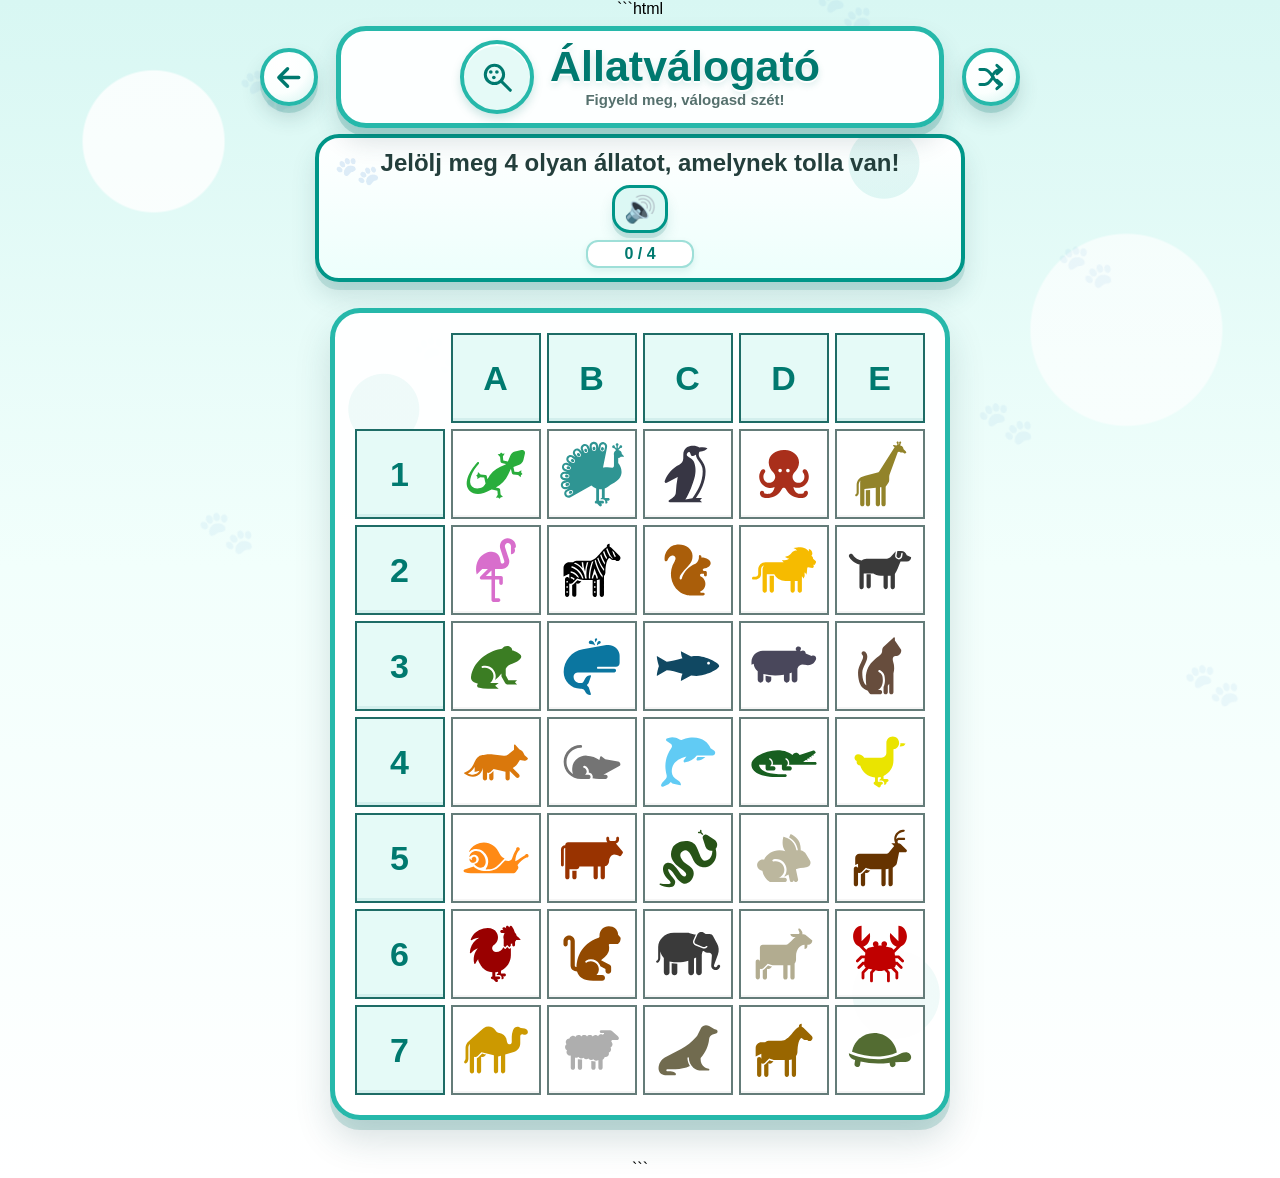
==== allatvalogato.html @ f2f91919 "Add files via upload" ====
```html
<!DOCTYPE html>
<html lang="hu">
<head>
  <meta charset="UTF-8">
  <meta name="viewport" content="width=device-width, initial-scale=1">

  <title>Állatválogató</title>

  <link rel="stylesheet" href="style.css">
  <link rel="stylesheet" href="theme.css">
  <link rel="stylesheet" href="icons.css">
</head>

<body class="game-page sorter-game">

<header class="game-topbar">

  <a
    class="topbar-button topbar-back"
    href="index.html"
    title="Vissza a játékokhoz"
    aria-label="Vissza a játékokhoz"
    data-icon="back"
  ></a>

  <div class="game-title-panel">

    <div
      class="game-title-mascot"
      data-icon="sorter"
      aria-hidden="true"
    ></div>

    <div class="game-title-text">
      <h1>Állatválogató</h1>
      <p>Figyeld meg, válogasd szét!</p>
    </div>

  </div>

  <button
    class="topbar-button topbar-shuffle"
    onclick="newBoard()"
    title="Új pálya"
    aria-label="Új pálya"
    data-icon="shuffle"
  ></button>

</header>

<div id="task"></div>

<p id="message"></p>

<div class="board-shell">
  <div id="board"></div>
</div>

<script src="icons.js"></script>
<script src="common.js"></script>
<script src="allatvalogato.js"></script>

</body>
</html>
```
---- style.css ----
/* -------------------- ALAP -------------------- */

body {
  margin: 0;
  font-family: Arial, sans-serif;
  background: linear-gradient(180deg, #e8f8ff, #ffffff);
  text-align: center;
}

/* -------------------- MENÜ -------------------- */

.container {
  max-width: 1000px;
  margin: auto;
  padding: 40px;
}

h1 {
  font-size: 50px;
  color: #2d5c2d;
  margin-bottom: 10px;
}

.subtitle {
  font-size: 22px;
  color: #555;
  margin-bottom: 30px;
}

/* -------------------- MENÜKÁRTYÁK -------------------- */

.menu {
  display: grid;
  grid-template-columns: repeat(auto-fit, minmax(220px, 1fr));
  gap: 20px;
}

.card {
  border: none;
  border-radius: 20px;
  padding: 25px;
  cursor: pointer;
  transition: 0.2s;
  box-shadow: 0 10px 25px rgba(0, 0, 0, 0.15);
  color: white;
}

.card:hover {
  transform: scale(1.05);
}

/* Színek */

.green {
  background: #4caf50;
}

.blue {
  background: #2196f3;
}

.orange {
  background: #ff9800;
}

.purple {
  background: #9c27b0;
}

.red {
  background: #f44336;
}

.yellow {
  background: #ffc107;
  color: #333;
}

.turquoise {
  background: #009688;
}
/* -------------------- TÁBLA -------------------- */

#board {
  display: grid;
  grid-template-columns: repeat(6, 90px);
  grid-auto-rows: 90px;
  gap: 6px;
  justify-content: center;
  margin: 20px auto;
}

.cell,
.header {
  width: 90px;
  height: 90px;
  display: flex;
  align-items: center;
  justify-content: center;
  border: 2px solid #333;
  background: white;
  box-sizing: border-box;
}

.header {
  font-size: 34px;
  font-weight: 900;
  color: #222;
  letter-spacing: 1px;
  user-select: none;
  font-family: "Arial Black", Arial, sans-serif;
}

.cell img {
  width: 68px;
  height: 68px;
  object-fit: contain;
  display: block;
}

/* -------------------- MEZŐ MOZGÁS -------------------- */

.cell {
  transition: 0.15s;
}

.cell:hover {
  transform: scale(1.08);
  cursor: pointer;
}

/* -------------------- VISSZAJELZÉS -------------------- */

.correct {
  background: #4caf50 !important;
  color: white;
}

.wrong {
  background: #f44336 !important;
  animation: shake 0.2s;
}

.cell.selected {
    outline: 5px solid #2563eb;
    outline-offset: -5px;

    background: #dbeafe;

    transform: scale(1.03);
}

.cell.selected img {
    transform: scale(1.05);
}

@keyframes shake {
  0% {
    transform: translateX(0);
  }

  25% {
    transform: translateX(-4px);
  }

  50% {
    transform: translateX(4px);
  }

  75% {
    transform: translateX(-4px);
  }

  100% {
    transform: translateX(0);
  }
}

/* -------------------- FELADATTERÜLET -------------------- */

#task {
  display: flex;
  align-items: center;
  justify-content: center;
  margin: 20px auto;
  font-size: 28px;
}

.task-card {
  width: 220px;
  min-height: 120px;
  margin: 0 auto;
  padding: 18px 20px;

  background: white;
  border: 3px solid var(--game-main, #4caf50);
  border-radius: 24px;

  box-shadow: 0 8px 18px rgba(0, 0, 0, 0.15);

  display: flex;
  align-items: center;
  justify-content: center;

  box-sizing: border-box;
  text-align: center;

  animation: taskPop 0.22s ease;
}

.task-label {
  margin-bottom: 10px;

  font-size: 18px;
  font-weight: bold;

  color: var(--game-dark, #2d5c2d);
}

.task-animal {
  width: 68px;
  height: 68px;
  object-fit: contain;
  filter: grayscale(100%) brightness(0.15);
}

.task-name {
  font-size: 34px;
  font-weight: bold;
  color: #222;
  letter-spacing: 1px;
}

@keyframes taskPop {
  0% {
    opacity: 0;
    transform: scale(0.92);
  }

  100% {
    opacity: 1;
    transform: scale(1);
  }
}

/* -------------------- KÓDOK -------------------- */

.code-row {
  display: flex;
  justify-content: center;
  flex-wrap: wrap;
  gap: 12px;
  width: 100%;
}

.code-chip {
  background: white;
  border: 3px solid #3b82f6;
  border-radius: 14px;
  padding: 8px 14px;
  font-size: 1.8rem;
  font-weight: 800;
  color: #1e3a8a;
  box-sizing: border-box;
}

/* -------------------- KÓDÖSVÉNY -------------------- */

.code-path-card {
  width: min(94vw, 850px);
  max-width: none;
  min-height: 110px;
  padding: 14px 18px;
}

.code-path-row {
  display: grid;
  grid-template-columns: repeat(var(--code-count, 8), minmax(0, 1fr));
  align-items: center;
  gap: 7px;
  width: 100%;
}

.path-chip {
  min-width: 0;
  padding: 8px 3px;
  font-size: clamp(1rem, 3vw, 1.65rem);
  text-align: center;
  white-space: nowrap;
  opacity: 0.65;

  transition:
    transform 0.2s ease,
    opacity 0.2s ease,
    background-color 0.2s ease,
    border-color 0.2s ease;
}

.path-chip.active-code {
  opacity: 1;
  border-color: #2563eb;
  background: #dbeafe;
  transform: scale(1.08);
}

.path-chip.completed-code {
  opacity: 1;
  border-color: #22c55e;
  background: #dcfce7;
  color: #166534;
}

/* -------------------- MODÁLIS ABLAK -------------------- */

.modal {
  display: none;
  position: fixed;
  inset: 0;
  background: rgba(0, 0, 0, 0.45);
  align-items: center;
  justify-content: center;
  z-index: 999;
}

.modal-box {
  width: 90%;
  max-width: 420px;
  padding: 30px;
  background: white;
  border-radius: 28px;
  box-shadow: 0 15px 40px rgba(0, 0, 0, 0.25);
  text-align: center;
  box-sizing: border-box;
}

.mode-btn {
  width: 100%;
  border: none;
  border-radius: 20px;
  padding: 20px;
  margin: 12px 0;
  font-size: 24px;
  font-weight: bold;
  cursor: pointer;
  color: white;
  display: flex;
  flex-direction: column;
  gap: 6px;
  box-sizing: border-box;
  transition: transform 0.15s, background-color 0.15s;
}

.mode-btn:hover {
  transform: scale(1.02);
}

.mode-btn span {
  font-size: 15px;
  font-weight: normal;
}

.mode-btn.mano {
  background: #4caf50;
}

.mode-btn.olvaso {
  background: #2196f3;
}

.mode-btn.kod-osveny {
  background: #f59e0b;
  color: white;
  border: 3px solid #d97706;
}

.mode-btn.kod-osveny:hover {
  background: #e58c08;
}

.close-btn {
  margin-top: 10px;
  background: transparent;
  border: none;
  color: #666;
  font-size: 16px;
  cursor: pointer;
}

/* -------------------- JUTALOMKÁRTYA -------------------- */

.reward-card {
  width: 220px;
  min-height: 170px;
  margin: 0 auto;
  padding: 18px 20px;
  background: white;
  border: 3px solid var(--game-main, #4caf50);
  border-radius: 24px;
  box-shadow: 0 8px 18px rgba(0, 0, 0, 0.15);
  display: flex;
  flex-direction: column;
  align-items: center;
  justify-content: center;
  gap: 8px;
  animation: taskPop 0.22s ease;
  box-sizing: border-box;
}

.reward-balloons {
  font-size: 26px;
  letter-spacing: 2px;
}

.reward-paw {
  font-size: 42px;
}

.reward-number {
  font-size: 46px;
  font-weight: bold;
  color: #2b2b2b;
  line-height: 1;
}

.reward-icons {
  font-size: 28px;
}

.continue-btn {
  width: 58px;
  height: 42px;

  border: 3px solid var(--game-dark, #2e7d32);
  border-radius: 18px;

  background: var(--game-main, #4caf50);
  color: white;

  font-size: 24px;
  cursor: pointer;

  box-shadow: 0 5px 12px rgba(0, 0, 0, 0.18);

  transition:
    transform 0.15s,
    background-color 0.15s;
}

.continue-btn:hover {
  transform: scale(1.08);
}

/* -------------------- KISEBB KÉPERNYŐK -------------------- */

@media (max-width: 700px) {
  .container {
    padding: 25px 15px;
  }

  h1 {
    font-size: 38px;
  }

  #board {
    grid-template-columns: repeat(6, 13vw);
    grid-auto-rows: 13vw;
    gap: 4px;
  }

  .cell,
  .header {
    width: 13vw;
    height: 13vw;
  }

  .cell img {
    width: 10vw;
    height: 10vw;
  }

  .code-path-card {
    width: 96vw;
    padding: 12px 8px;
  }

  .code-path-row {
    gap: 4px;
  }

  .path-chip {
    padding: 7px 2px;
    border-width: 2px;
    border-radius: 10px;
    font-size: clamp(0.85rem, 3.6vw, 1.25rem);
  }
}
/* -------------------- BEÁLLÍTÁSOK GOMB -------------------- */

.settings-button {
  position: fixed;
  top: 18px;
  right: 18px;

  width: 50px;
  height: 50px;

  display: flex;
  align-items: center;
  justify-content: center;

  background: white;
  border: 3px solid #4caf50;
  border-radius: 50%;

  text-decoration: none;
  font-size: 27px;

  box-shadow: 0 5px 14px rgba(0, 0, 0, 0.18);

  transition:
    transform 0.15s,
    background-color 0.15s;
}

.settings-button:hover {
  transform: scale(1.08);
  background: #f0fff1;
}

/* -------------------- BEÁLLÍTÁSOK OLDAL -------------------- */

.settings-container {
  width: min(90%, 650px);
  margin: 0 auto;
  padding: 40px 20px;
}

.settings-card {
  background: white;
  border: 3px solid #4caf50;
  border-radius: 26px;

  padding: 10px 25px;

  box-shadow: 0 10px 25px rgba(0, 0, 0, 0.15);
}

.setting-row {
  min-height: 90px;

  display: flex;
  align-items: center;
  justify-content: space-between;

  gap: 20px;

  border-bottom: 1px solid #ddd;
}

.setting-row:last-child {
  border-bottom: none;
}

.setting-text {
  display: flex;
  flex-direction: column;
  align-items: flex-start;

  text-align: left;
  gap: 6px;
}

.setting-text strong {
  font-size: 22px;
  color: #222;
}

.setting-text span {
  font-size: 15px;
  color: #666;
}

.setting-row select {
  padding: 10px 12px;

  border: 2px solid #4caf50;
  border-radius: 12px;

  background: white;
  color: #222;

  font-size: 16px;
  font-weight: bold;

  cursor: pointer;
}

.setting-disabled {
  opacity: 0.45;
}

.settings-message {
  min-height: 30px;
  margin-top: 20px;

  color: #2d7b32;
  font-size: 17px;
  font-weight: bold;
}

/* -------------------- KAPCSOLÓ -------------------- */

.switch {
  position: relative;

  width: 62px;
  height: 34px;

  flex: 0 0 auto;
}

.switch input {
  width: 0;
  height: 0;
  opacity: 0;
}

.slider {
  position: absolute;
  inset: 0;

  background: #bbb;
  border-radius: 34px;

  cursor: pointer;

  transition: 0.2s;
}

.slider::before {
  content: "";

  position: absolute;

  width: 26px;
  height: 26px;

  left: 4px;
  bottom: 4px;

  background: white;
  border-radius: 50%;

  transition: 0.2s;
}

.switch input:checked + .slider {
  background: #4caf50;
}

.switch input:checked + .slider::before {
  transform: translateX(28px);
}

/* -------------------- BEÁLLÍTÁSOK MOBILON -------------------- */

@media (max-width: 550px) {
  .settings-container {
    padding: 25px 12px;
  }

  .settings-card {
    padding: 8px 16px;
  }

  .setting-row {
    min-height: 105px;
  }

  .setting-text strong {
    font-size: 19px;
  }

  .setting-text span {
    font-size: 14px;
  }

  .setting-row select {
    max-width: 145px;
    font-size: 14px;
  }
}
/* -------------------- KÓDOLVASÓ -------------------- */

.coordinate-answer {
  width: min(94vw, 700px);
  margin: 10px auto 18px;
  padding: 16px 18px;

  background: white;
  border: 3px solid #ff9800;
  border-radius: 24px;

  box-shadow: 0 8px 18px rgba(0, 0, 0, 0.14);

  box-sizing: border-box;
}

.answer-row {
  display: flex;
  justify-content: center;
  align-items: center;
  gap: 10px;

  margin: 8px 0;
}

.answer-btn {
  width: 58px;
  height: 52px;

  border: 3px solid #777;
  border-radius: 14px;

  background: white;
  color: #222;

  font-family: "Arial Black", Arial, sans-serif;
  font-size: 25px;
  font-weight: 900;

  cursor: pointer;

  transition:
    transform 0.15s,
    background-color 0.15s,
    border-color 0.15s;
}

.answer-btn:hover {
  transform: scale(1.07);
}

.answer-btn.answer-selected {
  background: #dbeafe;
  border: 5px solid #2563eb;
  color: #1e3a8a;
  transform: scale(1.07);
}

.answer-btn.answer-correct {
  background: #4caf50;
  border-color: #2e7d32;
  color: white;
}

.answer-btn.answer-wrong {
  background: #f44336;
  border-color: #c62828;
  color: white;
  animation: shake 0.2s;
}

.selected-code {
  min-height: 46px;
  margin-top: 12px;

  color: #222;

  font-family: "Arial Black", Arial, sans-serif;
  font-size: 38px;
  font-weight: 900;
  letter-spacing: 4px;
}

.code-reader-animal {
  width: 78px;
  height: 78px;
}

/* -------------------- KÓDOLVASÓ MOBILON -------------------- */

@media (max-width: 550px) {
  .coordinate-answer {
    width: 96vw;
    padding: 12px 6px;
  }

  .answer-row {
    gap: 5px;
  }

  .answer-btn {
    width: 11.5vw;
    max-width: 52px;
    height: 48px;

    border-width: 2px;
    border-radius: 11px;

    font-size: 21px;
  }

  .answer-btn.answer-selected {
    border-width: 4px;
  }

  .selected-code {
    font-size: 32px;
  }
}
/* -------------------- KÖVESD A NYILAKAT -------------------- */

.arrow-task-card {
  width: min(94vw, 900px);
  max-width: none;
  min-height: 120px;

  padding: 16px 20px;

  border-color: var(--game-main);
  overflow: hidden;
}

.arrow-task-row {
  width: 100%;
  min-width: 0;

  display: flex;
  align-items: center;
  justify-content: center;

  gap: 14px;
}

.arrow-start-animal {
  width: 72px;
  height: 72px;

  object-fit: contain;

  flex: 0 0 72px;
}

.arrow-sequence {
  min-width: 0;
  flex: 1 1 auto;

  display: flex;
  align-items: center;
  justify-content: center;

  gap: 7px;
}

.arrow-symbol {
  min-width: 0;
  height: 50px;

  flex: 1 1 0;

  display: flex;
  align-items: center;
  justify-content: center;

  padding: 0 5px;

  background: var(--game-light);
  border: 3px solid var(--game-main);
  border-radius: 13px;

  color: var(--game-dark);

  font-family: "Arial Black", Arial, sans-serif;
  font-size: clamp(26px, 3vw, 35px);
  font-weight: 900;
  line-height: 1;

  box-sizing: border-box;
}

.arrow-question {
  width: 54px;
  height: 58px;

  flex: 0 0 54px;

  display: flex;
  align-items: center;
  justify-content: center;

  background: #fff3cd;
  border: 3px solid #ff9800;
  border-radius: 16px;

  color: #7a4c00;

  font-family: "Arial Black", Arial, sans-serif;
  font-size: 38px;
  font-weight: 900;
  line-height: 1;

  box-sizing: border-box;
}

/* Kiinduló állat jelölése a táblán */
.cell.start-position {
    background: #f8eafa;

    outline: 6px solid var(--game-main);
    outline-offset: -6px;

    transform: scale(1.05);

    animation: startPulse 1.2s infinite;
}

.cell.start-position img {
    transform: scale(1.08);
}

@keyframes startPulse {

    0% {
        transform: scale(1.03);

        box-shadow:
            0 0 0 0 rgba(156,39,176,.85),
            inset 0 0 0 0 rgba(255,255,255,0);
    }

    50% {
        transform: scale(1.12);

        box-shadow:
            0 0 0 14px rgba(156,39,176,0),
            0 0 28px rgba(156,39,176,.9),
            inset 0 0 0 4px rgba(255,255,255,.8);
    }

    100% {
        transform: scale(1.03);

        box-shadow:
            0 0 0 0 rgba(156,39,176,0),
            inset 0 0 0 0 rgba(255,255,255,0);
    }
}

/* -------------------- KÖVESD A NYILAKAT – MOBIL -------------------- */

@media (max-width: 700px) {
  .arrow-task-card {
    width: 96vw;
    min-height: 100px;

    padding: 12px 8px;
  }

  .arrow-task-row {
    gap: 6px;
  }

  .arrow-start-animal {
    width: 12vw;
    height: 12vw;

    max-width: 58px;
    max-height: 58px;

    flex-basis: 12vw;
  }

  .arrow-sequence {
    gap: 4px;
  }

  .arrow-symbol {
    height: 10vw;
    max-height: 43px;

    padding: 0 2px;

    border-width: 2px;
    border-radius: 9px;

    font-size: clamp(19px, 5.5vw, 29px);
  }

  .arrow-question {
    width: 11vw;
    height: 12vw;

    max-width: 48px;
    max-height: 52px;

    flex-basis: 11vw;

    border-width: 2px;
    border-radius: 12px;

    font-size: clamp(27px, 7vw, 35px);
  }

  .cell.start-position {
    outline-width: 4px;
    outline-offset: -4px;
  }
}

/* Nagyon keskeny képernyő */

@media (max-width: 390px) {
  .arrow-task-card {
    padding: 10px 5px;
  }

  .arrow-task-row {
    gap: 4px;
  }

  .arrow-sequence {
    gap: 3px;
  }

  .arrow-symbol {
    padding: 0 1px;
    border-radius: 7px;

    font-size: clamp(17px, 5.2vw, 23px);
  }
}
/* -------------------- IGAZ VAGY HAMIS -------------------- */

.truth-task-card {
  width: min(94vw, 650px);
  max-width: none;
  min-height: 155px;

  padding: 18px 24px;

  position: relative;
  overflow: hidden;
  isolation: isolate;

  flex-direction: column;
  gap: 12px;

  background:
    radial-gradient(
      circle at 88% 22%,
      color-mix(in srgb, var(--game-main) 12%, transparent)
      0 34px,
      transparent 35px
    ),
    linear-gradient(
      180deg,
      #ffffff 0%,
      var(--game-light) 100%
    );

  border: 4px solid var(--game-main);
  border-radius: 26px;

  box-shadow:
    0 8px 0
      color-mix(in srgb, var(--game-dark) 18%, transparent),
    0 14px 24px rgba(31, 80, 85, 0.13);
}
.truth-task-card::before {
  content: "🐾";

  position: absolute;
  left: 22px;
  top: 25px;

  color: var(--game-dark);
  font-size: 24px;

  opacity: 0.12;
  transform: rotate(-17deg);

  pointer-events: none;
  z-index: -1;
}

.truth-task-card > * {
  position: relative;
  z-index: 1;
}

.visual-statement {
  width: 100%;
  min-height: 88px;

  display: flex;
  align-items: center;
  justify-content: center;

  gap: 20px;

  box-sizing: border-box;
}

.statement-animal {
  width: 78px;
  height: 78px;

  object-fit: contain;
}

.statement-symbol {
  min-width: 72px;
  height: 62px;

  display: flex;
  align-items: center;
  justify-content: center;

  border: 3px solid #f44336;
  border-radius: 16px;

  background: #ffebee;
  color: #b71c1c;

  font-family: "Arial Black", Arial, sans-serif;
  font-size: 42px;
  font-weight: 900;

  box-sizing: border-box;
}

.statement-text {
  max-width: 520px;

  color: #263b3c;

  font-size: 23px;
  font-weight: 800;
  line-height: 1.3;

  text-align: center;
}

.between-statement {
  gap: 10px;
}

.between-line {
  color: #f44336;

  font-size: 40px;
  font-weight: 900;
}

.statement-middle-animal {
  padding: 4px;

  background: #fff3cd;
  border: 4px solid #ff9800;
  border-radius: 16px;

  box-sizing: border-box;
}

/* -------------------- VÁLASZTERÜLET -------------------- */

.truth-controls {
  width: min(94vw, 620px);
  margin: 14px auto 18px;
}

.speak-button {
  width: 64px;
  height: 56px;

  margin-bottom: 13px;

  border: 3px solid #2196f3;
  border-radius: 18px;

  background: white;

  font-size: 30px;

  cursor: pointer;

  box-shadow: 0 5px 12px rgba(0, 0, 0, 0.16);

  transition:
    transform 0.15s,
    background-color 0.15s;
}

.speak-button:hover {
  transform: scale(1.08);
  background: #e3f2fd;
}

.speak-button:disabled {
  opacity: 0.4;
  cursor: default;
}

.truth-answer-row {
  display: flex;
  align-items: center;
  justify-content: center;

  gap: 20px;
}

.truth-button {
  width: 210px;
  min-height: 75px;

  border: 4px solid;
  border-radius: 22px;

  background: white;

  display: flex;
  align-items: center;
  justify-content: center;

  gap: 10px;

  font-family: "Arial Black", Arial, sans-serif;
  font-size: 25px;
  font-weight: 900;

  cursor: pointer;

  box-shadow: 0 7px 16px rgba(0, 0, 0, 0.14);

  transition:
    transform 0.15s,
    background-color 0.15s,
    border-color 0.15s;
}

.truth-button:hover {
  transform: scale(1.05);
}

.true-button {
  border-color: #4caf50;
  color: #2e7d32;
}

.false-button {
  border-color: #f44336;
  color: #c62828;
}

.truth-icon {
  font-size: 31px;
}

.truth-button.truth-correct {
  background: #4caf50;
  border-color: #2e7d32;
  color: white;

  transform: scale(1.05);
}

.truth-button.truth-wrong {
  background: #f44336;
  border-color: #c62828;
  color: white;

  animation: shake 0.2s;
}

/* -------------------- IGAZ-HAMIS MOBILON -------------------- */

@media (max-width: 600px) {
  .truth-task-card {
  width: 96vw;
  min-height: 135px;

  padding: 14px 10px;

  border-width: 3px;
  border-radius: 22px;
}

.truth-task-card::before {
  left: 12px;
  top: 18px;

  font-size: 19px;
}

  .visual-statement {
    gap: 10px;
  }

  .statement-animal {
    width: 16vw;
    height: 16vw;

    max-width: 68px;
    max-height: 68px;
  }

  .statement-symbol {
    min-width: 15vw;
    width: 15vw;
    height: 13vw;

    max-width: 65px;
    max-height: 56px;

    border-width: 2px;
    border-radius: 12px;

    font-size: clamp(29px, 9vw, 39px);
  }

  .statement-text {
    font-size: 18px;
  }

  .between-statement {
    gap: 4px;
  }

  .between-line {
    font-size: 25px;
  }

  .truth-answer-row {
    gap: 9px;
  }

  .truth-button {
    width: 43vw;
    max-width: 195px;
    min-height: 68px;

    border-width: 3px;
    border-radius: 18px;

    gap: 5px;

    font-size: 20px;
  }

  .truth-icon {
    font-size: 25px;
  }
}
/* -------------------- ÁLLATHANGOK -------------------- */

.animal-sound-task-card {
  width: min(94vw, 480px);
  max-width: none;
  min-height: 145px;

  padding: 18px 22px;

  flex-direction: column;
  gap: 14px;

  border-color: #ffc107;
}

.animal-sound-question {
  color: #333;

  font-size: 25px;
  font-weight: bold;
  line-height: 1.2;
}

.animal-sound-button {
  width: 82px;
  height: 72px;

  display: flex;
  align-items: center;
  justify-content: center;

  border: none;
  border-radius: 50%;

  background: #fff3bf;

  font-size: 45px;
  line-height: 1;

  cursor: pointer;

  box-shadow: 0 6px 14px rgba(0, 0, 0, 0.16);

  transition:
    transform 0.15s,
    background-color 0.15s;
}

.animal-sound-button:hover {
  transform: scale(1.08);
  background: #ffe98a;
}

.animal-sound-button:active {
  transform: scale(0.96);
}

/* -------------------- ÁLLATHANGOK MOBILON -------------------- */

@media (max-width: 550px) {
  .animal-sound-task-card {
    width: 92vw;
    min-height: 130px;
    padding: 15px;
  }

  .animal-sound-question {
    font-size: 20px;
  }

  .animal-sound-button {
    width: 72px;
    height: 64px;
    font-size: 39px;
  }
}
/* -------------------- ÁLLATVÁLOGATÓ -------------------- */

.sorter-task-card {
    width: min(94vw, 650px);
    max-width: none;
    min-height: 155px;

    padding: 18px 24px;

    flex-direction: column;
    gap: 12px;

    border-color: var(--game-main);
}

.sorter-task-text {
    color: #222;

    font-size: 27px;
    font-weight: bold;
    line-height: 1.25;
}

.sorter-speak-button {
    width: 66px;
    height: 58px;

    display: flex;
    align-items: center;
    justify-content: center;

    border: 3px solid var(--game-main);
    border-radius: 18px;

    background: var(--game-light);
    color: var(--game-dark);

    font-size: 31px;

    cursor: pointer;

    box-shadow: 0 5px 12px rgba(0,0,0,.15);

    transition:
        transform .15s,
        background-color .15s;
}

.sorter-speak-button:hover {
    transform: scale(1.08);
    background: var(--game-soft);
}

.sorter-speak-button:active {
  transform: scale(0.96);
}

.selection-counter {
  min-width: 80px;

  padding: 5px 12px;

  border-radius: 12px;

  background: #f5f5f5;
  color: #555;

  font-size: 18px;
  font-weight: bold;
}

/* Elfogadott, helyes kijelölés */

.cell.sorter-confirmed {
  outline: 5px solid #22c55e;
  outline-offset: -5px;

  background: #dcfce7;

  transform: scale(1.03);
}

.cell.sorter-confirmed img {
  transform: scale(1.05);
}

/* -------------------- ÁLLATVÁLOGATÓ MOBILON -------------------- */

@media (max-width: 550px) {
  .sorter-task-card {
    width: 96vw;
    min-height: 140px;

    padding: 15px 10px;
  }

  .sorter-task-text {
    font-size: 21px;
  }

  .sorter-speak-button {
    width: 58px;
    height: 52px;

    border-width: 2px;
    border-radius: 15px;

    font-size: 27px;
  }

  .selection-counter {
    font-size: 16px;
  }

  .cell.sorter-confirmed {
    outline-width: 4px;
    outline-offset: -4px;
  }
}
/* =========================================================
   ÚJ, JÁTÉKOS NYITÓOLDAL
   Csak a home-page osztállyal rendelkező index.html-re hat.
   ========================================================= */

body.home-page {
  min-height: 100vh;
  position: relative;
  overflow-x: hidden;

  background:
    /* Nap */
    radial-gradient(
      circle at 91% 8%,
      rgba(255, 223, 105, 0.82) 0 54px,
      rgba(255, 235, 145, 0.35) 55px 76px,
      transparent 77px
    ),

    /* Bal oldali felhő */
    radial-gradient(
      ellipse at 12% 14%,
      rgba(255, 255, 255, 0.9) 0 58px,
      transparent 60px
    ),

    /* Középső kisebb felhő */
    radial-gradient(
      ellipse at 48% 9%,
      rgba(255, 255, 255, 0.68) 0 42px,
      transparent 44px
    ),

    /* Jobb oldali felhő */
    radial-gradient(
      ellipse at 76% 22%,
      rgba(255, 255, 255, 0.72) 0 70px,
      transparent 72px
    ),

    /* Ég és táj alapszíne */
    linear-gradient(
      180deg,
      #ccefff 0%,
      #eafaff 43%,
      #f4ffdf 100%
    );
}

/* Halvány mancsnyomos háttér */
body.home-page::before {
  content:
    "🐾     🐾        🐾      🐾\A"
    "     🐾     🐾        🐾\A"
    "🐾        🐾     🐾       🐾\A"
    "    🐾        🐾      🐾\A"
    "🐾     🐾         🐾       🐾";

  position: fixed;
  inset: -40px;
  whitbody.home-page::after {e-space: pre-wrap;
  word-spacing: 45px;
  line-height: 2.6;

  color: rgba(75, 125, 75, 0.08);

  font-size: 44px;
  letter-spacing: 35px;

  transform: rotate(-9deg) scale(1.08);

  pointer-events: none;
  user-select: none;
  z-index: 0;
}

/* Alsó, füves rész */

body.home-page::after {
  content: "";

  position: fixed;
  left: 0;
  right: 0;
  bottom: 0;

  height: 190px;

  background:
    /* Előtér füves dombjai */
    radial-gradient(
      ellipse at 5% 115%,
      #78c655 0 43%,
      transparent 44%
    ),
    radial-gradient(
      ellipse at 30% 115%,
      #8bd064 0 47%,
      transparent 48%
    ),
    radial-gradient(
      ellipse at 62% 115%,
      #75c052 0 45%,
      transparent 46%
    ),
    radial-gradient(
      ellipse at 92% 115%,
      #8ed16a 0 48%,
      transparent 49%
    ),

    /* Hátsó, halványabb dombok */
    radial-gradient(
      ellipse at 15% 105%,
      #b8dfa0 0 61%,
      transparent 62%
    ),
    radial-gradient(
      ellipse at 52% 110%,
      #acd991 0 65%,
      transparent 66%
    ),
    radial-gradient(
      ellipse at 88% 105%,
      #bee4a7 0 59%,
      transparent 60%
    );

  pointer-events: none;
  z-index: 0;
}
.home-page .container::before {
  content: "";

  position: fixed;
  left: 0;
  right: 0;
  bottom: 105px;

  height: 210px;

  background:
    linear-gradient(
      135deg,
      transparent 0 44%,
      rgba(117, 153, 161, 0.14) 45% 55%,
      transparent 56%
    )
    7% 100% / 260px 175px no-repeat,

    linear-gradient(
      135deg,
      transparent 0 44%,
      rgba(105, 144, 154, 0.12) 45% 55%,
      transparent 56%
    )
    44% 100% / 330px 205px no-repeat,

    linear-gradient(
      135deg,
      transparent 0 44%,
      rgba(122, 158, 165, 0.13) 45% 55%,
      transparent 56%
    )
    84% 100% / 285px 185px no-repeat;

  pointer-events: none;
  z-index: -1;
}
/* Nyitóoldal központi tartalma */

.home-page .container {
  position: relative;
  z-index: 1;

  max-width: 1050px;
  min-height: 100vh;

  padding: 30px 38px 85px;

  box-sizing: border-box;
}
}

/* -------------------- FEJLÉC -------------------- */

.home-heading {
  width: min(96%, 760px);
  margin: 0 auto 30px;
  padding: 18px 28px;

  display: flex;
  align-items: center;
  justify-content: center;
  gap: 24px;

  position: relative;

  background: rgba(255, 255, 255, 0.82);

  border: 4px solid rgba(255, 255, 255, 0.95);
  border-radius: 38px;

  box-shadow:
    0 9px 0 rgba(73, 124, 73, 0.17),
    0 18px 32px rgba(53, 96, 108, 0.18);

  box-sizing: border-box;

  animation: homeHeadingArrive 0.6s ease both;
}

.home-heading::before,
.home-heading::after {
  content: "";

  position: absolute;
  bottom: -13px;

  width: 28px;
  height: 28px;

  background: rgba(255, 255, 255, 0.82);

  transform: rotate(45deg);

  z-index: -1;
}

.home-heading::before {
  left: 70px;
}

.home-heading::after {
  right: 70px;
}

.heading-text {
  min-width: 0;
}

.home-page h1 {
  margin: 0;

  color: #2d713a;

  font-family: "Arial Black", Arial, sans-serif;
  font-size: clamp(38px, 7vw, 58px);
  font-weight: 900;

  letter-spacing: 1px;
  line-height: 1.05;

  text-shadow:
    0 3px 0 rgba(255, 255, 255, 0.9),
    0 5px 8px rgba(45, 92, 45, 0.15);
}

.home-page .subtitle {
  margin: 9px 0 0;

  color: #526554;

  font-size: clamp(17px, 3vw, 23px);
  font-weight: bold;
}

.heading-paws {
  margin-bottom: 5px;

  color: #4caf50;

  font-size: 22px;
  letter-spacing: 8px;

  animation: pawBounce 2.4s ease-in-out infinite;
}

.heading-animal {
  flex: 0 0 auto;

  font-size: clamp(48px, 8vw, 72px);

  filter: drop-shadow(0 6px 4px rgba(0, 0, 0, 0.14));

  transform-origin: bottom center;
}

.heading-animal-left {
  animation: animalWaveLeft 3.2s ease-in-out infinite;
}

.heading-animal-right {
  animation: animalWaveRight 3.2s ease-in-out infinite;
}

/* -------------------- MENÜRÁCS -------------------- */

.home-page .menu {
  width: 100%;

  display: grid;
  grid-template-columns: repeat(3, minmax(0, 1fr));

  gap: 25px;
  align-items: stretch;
}

/* Az utolsó kártya háromoszlopos nézetben középre kerül */

.home-page .menu .card:last-child:nth-child(3n + 1) {
  grid-column: 2;
}

/* -------------------- JÁTÉKKÁRTYÁK -------------------- */

.home-page .card {
  min-height: 205px;
  padding: 22px 18px 18px;

  position: relative;
  overflow: hidden;

  display: flex;
  flex-direction: column;
  align-items: center;
  justify-content: center;

  border: 5px solid rgba(255, 255, 255, 0.88);
  border-radius: 34px;

  color: white;

  box-shadow:
    0 10px 0 rgba(42, 72, 83, 0.18),
    0 18px 28px rgba(42, 72, 83, 0.2);

  transform-origin: center;

  transition:
    transform 0.2s ease,
    box-shadow 0.2s ease,
    filter 0.2s ease;

  animation: cardJumpIn 0.55s ease both;

  -webkit-tap-highlight-color: transparent;
}

/* Finom fény a kártyák tetején */

.home-page .card::before {
  content: "";

  position: absolute;
  top: 0;
  left: 8%;
  right: 8%;

  height: 43%;

  border-radius: 28px 28px 48% 48%;

  background: linear-gradient(
    180deg,
    rgba(255, 255, 255, 0.35),
    rgba(255, 255, 255, 0)
  );

  pointer-events: none;
}

/* Halvány buborék a kártyák sarkában */

.home-page .card::after {
  content: "";

  position: absolute;
  right: -24px;
  bottom: -24px;

  width: 92px;
  height: 92px;

  border-radius: 50%;

  background: rgba(255, 255, 255, 0.14);

  pointer-events: none;
}

.home-page .card:hover {
  transform: translateY(-8px) rotate(-1.3deg) scale(1.035);

  box-shadow:
    0 14px 0 rgba(42, 72, 83, 0.15),
    0 25px 38px rgba(42, 72, 83, 0.25);

  filter: saturate(1.08);
}

.home-page .card:nth-child(even):hover {
  transform: translateY(-8px) rotate(1.3deg) scale(1.035);
}

.home-page .card:active {
  transform: translateY(4px) scale(0.97);

  box-shadow:
    0 4px 0 rgba(42, 72, 83, 0.17),
    0 8px 12px rgba(42, 72, 83, 0.17);
}

/* -------------------- KÁRTYA IKON -------------------- */

.home-page .emoji {
  width: 96px;
  height: 88px;
  margin: 0 auto 12px;

  position: relative;
  z-index: 1;

  display: flex;
  align-items: center;
  justify-content: center;

  background: rgba(255, 255, 255, 0.82);

  border: 4px solid rgba(255, 255, 255, 0.94);
  border-radius: 50%;

  font-size: 43px;
  letter-spacing: -7px;
  line-height: 1;

  box-shadow:
    inset 0 3px 0 rgba(255, 255, 255, 0.95),
    0 7px 13px rgba(54, 82, 94, 0.18);

  transition: transform 0.2s ease;
}

.home-page .card:hover .emoji {
  transform: rotate(-6deg) scale(1.1);
}

.home-page .card:nth-child(even):hover .emoji {
  transform: rotate(6deg) scale(1.1);
}

/* -------------------- KÁRTYASZÖVEG -------------------- */

.home-page .card .title {
  position: relative;
  z-index: 1;

  font-family: "Arial Black", Arial, sans-serif;
  font-size: 25px;
  font-weight: 900;
  line-height: 1.06;

  text-shadow:
    0 2px 0 rgba(0, 0, 0, 0.12),
    0 3px 6px rgba(0, 0, 0, 0.12);
}

.home-page .card-hint {
  min-height: 20px;
  margin-top: 10px;

  position: relative;
  z-index: 1;

  font-size: 14px;
  font-weight: bold;

  opacity: 0.92;
}

/* Kártya felső dísze */

.home-page .card-decoration {
  position: absolute;
  top: 11px;
  right: 14px;

  z-index: 2;

  font-size: 26px;

  transform: rotate(10deg);

  filter: drop-shadow(0 3px 2px rgba(0, 0, 0, 0.12));

  transition: transform 0.2s ease;
}

.home-page .card:hover .card-decoration {
  transform: rotate(-10deg) scale(1.25);
}

/* -------------------- KÁRTYÁK EGYEDI SZÍNEI -------------------- */

.home-page .green {
  background: linear-gradient(145deg, #62c768, #3da946);
}

.home-page .blue {
  background: linear-gradient(145deg, #42afff, #1688db);
}

.home-page .orange {
  background: linear-gradient(145deg, #ffb13b, #f18b00);
}

.home-page .purple {
  background: linear-gradient(145deg, #bb50cc, #8c239e);
}

.home-page .red {
  background: linear-gradient(145deg, #ff6257, #df3930);
}

.home-page .yellow {
  background: linear-gradient(145deg, #ffd84d, #f2b900);
  color: #513b00;
}

.home-page .yellow .title {
  text-shadow:
    0 2px 0 rgba(255, 255, 255, 0.38),
    0 3px 6px rgba(90, 65, 0, 0.12);
}

.home-page .turquoise {
  background: linear-gradient(145deg, #25bcae, #008f83);
}

/* -------------------- BEÁLLÍTÁSOK GOMB -------------------- */

.home-page .settings-button {
  z-index: 20;

  width: 55px;
  height: 55px;

  border: 4px solid white;

  background: #fffdf5;

  box-shadow:
    0 7px 0 rgba(72, 105, 72, 0.17),
    0 12px 20px rgba(0, 0, 0, 0.17);
}

.home-page .settings-button:hover {
  transform: rotate(15deg) scale(1.1);
}

/* -------------------- KÁRTYÁK BELÉPŐ ANIMÁCIÓJA -------------------- */

.home-page .card:nth-child(1) {
  animation-delay: 0.08s;
}

.home-page .card:nth-child(2) {
  animation-delay: 0.15s;
}

.home-page .card:nth-child(3) {
  animation-delay: 0.22s;
}

.home-page .card:nth-child(4) {
  animation-delay: 0.29s;
}

.home-page .card:nth-child(5) {
  animation-delay: 0.36s;
}

.home-page .card:nth-child(6) {
  animation-delay: 0.43s;
}

.home-page .card:nth-child(7) {
  animation-delay: 0.5s;
}

/* -------------------- ANIMÁCIÓK -------------------- */

@keyframes homeHeadingArrive {
  0% {
    opacity: 0;
    transform: translateY(-18px) scale(0.95);
  }

  70% {
    transform: translateY(4px) scale(1.015);
  }

  100% {
    opacity: 1;
    transform: translateY(0) scale(1);
  }
}

@keyframes cardJumpIn {
  0% {
    opacity: 0;
    transform: translateY(28px) scale(0.88);
  }

  70% {
    transform: translateY(-5px) scale(1.025);
  }

  100% {
    opacity: 1;
    transform: translateY(0) scale(1);
  }
}

@keyframes pawBounce {
  0%,
  100% {
    transform: translateY(0);
  }

  50% {
    transform: translateY(-4px);
  }
}

@keyframes animalWaveLeft {
  0%,
  100% {
    transform: rotate(-4deg);
  }

  50% {
    transform: rotate(5deg) translateY(-3px);
  }
}

@keyframes animalWaveRight {
  0%,
  100% {
    transform: rotate(4deg);
  }

  50% {
    transform: rotate(-5deg) translateY(-3px);
  }
}

/* -------------------- KÖZEPES KÉPERNYŐ -------------------- */

@media (max-width: 850px) {
  .home-page .menu {
    grid-template-columns: repeat(2, minmax(0, 1fr));
  }

  .home-page .menu .card:last-child:nth-child(3n + 1) {
    grid-column: auto;
  }

  .home-page .menu .card:last-child:nth-child(odd) {
    grid-column: 1 / -1;
    width: calc(50% - 13px);
    justify-self: center;
  }
}

/* -------------------- NYITÓOLDAL MOBILNÉZET -------------------- */

@media (max-width: 550px) {
  .home-page .container {
    padding: 20px 13px 75px;
  }

  .home-heading {
    width: calc(100% - 8px);
    padding: 15px 8px;
    margin-bottom: 22px;
    gap: 8px;
    border-width: 3px;
    border-radius: 27px;
  }

  .home-page h1 {
    font-size: 35px;
  }

  .home-page .subtitle {
    font-size: 16px;
  }

  .heading-paws {
    font-size: 16px;
    letter-spacing: 3px;
  }

  .heading-animal {
    font-size: 42px;
  }

  .home-page .menu {
    grid-template-columns: repeat(2, minmax(0, 1fr));
    gap: 13px;
  }

  .home-page .menu .card:last-child:nth-child(odd) {
    width: calc(50% - 7px);
  }

  .home-page .card {
    min-height: 175px;
    padding: 17px 7px 13px;
    border-width: 4px;
    border-radius: 25px;
    box-shadow:
      0 7px 0 rgba(42, 72, 83, 0.17),
      0 12px 19px rgba(42, 72, 83, 0.18);
  }

  .home-page .emoji {
    width: 76px;
    height: 70px;
    margin-bottom: 10px;
    border-width: 3px;
    font-size: 34px;
  }

  .home-page .card .title {
    font-size: 19px;
  }

  .home-page .card-hint {
    display: none;
  }

  .home-page .card-decoration {
    top: 8px;
    right: 9px;
    font-size: 21px;
  }

  .home-page .settings-button {
    top: 10px;
    right: 10px;
    width: 45px;
    height: 45px;
    border-width: 3px;
    font-size: 23px;
  }
}

/* -------------------- NAGYON KESKENY NYITÓOLDAL -------------------- */

@media (max-width: 370px) {
  .heading-animal {
    display: none;
  }

  .home-page .menu {
    grid-template-columns: 1fr;
  }

  .home-page .menu .card:last-child:nth-child(odd) {
    width: 100%;
    grid-column: auto;
  }

  .home-page .card {
    min-height: 155px;
  }

  .home-page .card-hint {
    display: block;
  }
}

/* Mozgáscsökkentési beállítás tiszteletben tartása */

@media (prefers-reduced-motion: reduce) {
  .home-page .card,
  .home-heading,
  .heading-paws,
  .heading-animal {
    animation: none;
  }

  .home-page .card,
  .home-page .emoji,
  .home-page .card-decoration {
    transition: none;
  }
}

/* =========================================================
   JÁTÉKOS MÓDVÁLASZTÓ ABLAKOK
   Csak a nyitóoldalon jelennek meg.
   ========================================================= */

.home-page .modal {
  padding: 18px;

  background: rgba(39, 65, 75, 0.48);

  backdrop-filter: blur(7px);
  -webkit-backdrop-filter: blur(7px);

  box-sizing: border-box;
}

/* -------------------- ALAP MODÁLIS DOBOZ -------------------- */

.home-page .adventure-modal {
  --modal-main: #4caf50;
  --modal-dark: #2e7d32;
  --modal-light: #e8f7e9;

  width: min(94vw, 470px);
  max-width: 470px;

  position: relative;

  padding: 68px 27px 25px;

  border: 6px solid rgba(255, 255, 255, 0.95);
  border-radius: 40px;

  background:
    radial-gradient(
      circle at 12% 15%,
      rgba(255, 255, 255, 0.9) 0 18px,
      transparent 19px
    ),
    radial-gradient(
      circle at 88% 78%,
      rgba(255, 255, 255, 0.7) 0 26px,
      transparent 27px
    ),
    linear-gradient(
      180deg,
      #ffffff 0%,
      var(--modal-light) 100%
    );

  box-shadow:
    0 13px 0 rgba(32, 65, 72, 0.23),
    0 26px 55px rgba(18, 44, 52, 0.4);

  animation: adventureModalOpen 0.32s ease both;

  box-sizing: border-box;
}

/* Színes felső ív */

.home-page .adventure-modal::before {
  content: "";

  position: absolute;
  top: 0;
  left: 0;
  right: 0;

  height: 76px;

  border-radius: 33px 33px 48% 48%;

  background:
    linear-gradient(
      145deg,
      color-mix(in srgb, var(--modal-main) 76%, white),
      var(--modal-dark)
    );

  box-shadow:
    inset 0 -5px 0 rgba(255, 255, 255, 0.18);

  z-index: 0;
}

/* Alsó kis beszédbuborék-csúcs */

.home-page .adventure-modal::after {
  content: "";

  position: absolute;
  left: 50%;
  bottom: -12px;

  width: 30px;
  height: 30px;

  background: var(--modal-light);

  border-right: 5px solid rgba(255, 255, 255, 0.95);
  border-bottom: 5px solid rgba(255, 255, 255, 0.95);

  transform: translateX(-50%) rotate(45deg);

  z-index: -1;
}

/* -------------------- JÁTÉKONKÉNTI SZÍNEK -------------------- */

.home-page .green-modal {
  --modal-main: #4caf50;
  --modal-dark: #2e8b3c;
  --modal-light: #e9f9e9;
}

.home-page .blue-modal {
  --modal-main: #2196f3;
  --modal-dark: #147ac2;
  --modal-light: #e7f5ff;
}

.home-page .purple-modal {
  --modal-main: #9c27b0;
  --modal-dark: #751887;
  --modal-light: #f7e8fb;
}

.home-page .red-modal {
  --modal-main: #f44336;
  --modal-dark: #c92c24;
  --modal-light: #ffebea;
}

.home-page .turquoise-modal {
  --modal-main: #009688;
  --modal-dark: #00756b;
  --modal-light: #e2f8f5;
}

/* -------------------- MODÁLIS ÁLLATFIGURA -------------------- */

.home-page .modal-mascot {
  width: 96px;
  height: 96px;

  position: absolute;
  top: -41px;
  left: 50%;

  z-index: 4;

  display: flex;
  align-items: center;
  justify-content: center;

  background: white;

  border: 6px solid var(--modal-main);
  border-radius: 50%;

  font-size: 58px;
  line-height: 1;

  box-shadow:
    0 8px 0 rgba(40, 70, 76, 0.15),
    0 13px 22px rgba(40, 70, 76, 0.22);

  transform: translateX(-50%);

  animation: mascotHello 2.4s ease-in-out infinite;
}

/* -------------------- DEKORÁCIÓK -------------------- */

.home-page .modal-decoration {
  position: absolute;
  top: 22px;

  z-index: 3;

  font-size: 30px;

  filter: drop-shadow(0 3px 2px rgba(0, 0, 0, 0.14));
}

.home-page .modal-decoration-left {
  left: 22px;

  transform: rotate(-12deg);
}

.home-page .modal-decoration-right {
  right: 22px;

  transform: rotate(12deg);
}

/* -------------------- CÍM ÉS KÉRDÉS -------------------- */

.home-page .adventure-modal h2 {
  margin: 15px 0 7px;

  position: relative;
  z-index: 1;

  color: var(--modal-dark);

  font-family: "Arial Black", Arial, sans-serif;
  font-size: clamp(27px, 6vw, 36px);
  font-weight: 900;
  line-height: 1.08;

  text-shadow:
    0 2px 0 white,
    0 4px 7px rgba(40, 70, 76, 0.13);
}

.home-page .modal-question {
  margin: 0 0 18px;

  color: #536166;

  font-size: 18px;
  font-weight: bold;
}

/* -------------------- MÓDVÁLASZTÓ GOMBOK -------------------- */

.home-page .adventure-modal .mode-btn {
  width: 100%;
  min-height: 88px;

  margin: 13px 0;
  padding: 13px 15px;

  position: relative;

  display: grid;
  grid-template-columns: 64px minmax(0, 1fr) 30px;
  align-items: center;
  gap: 13px;

  overflow: hidden;

  border: 4px solid rgba(255, 255, 255, 0.94);
  border-radius: 25px;

  color: white;

  text-align: left;

  box-shadow:
    0 7px 0 rgba(42, 70, 78, 0.2),
    0 12px 20px rgba(42, 70, 78, 0.18);

  transition:
    transform 0.18s ease,
    box-shadow 0.18s ease,
    filter 0.18s ease;

  box-sizing: border-box;
}

/* Fényes felső réteg */

.home-page .adventure-modal .mode-btn::before {
  content: "";

  position: absolute;
  top: 0;
  left: 4%;
  right: 4%;

  height: 47%;

  border-radius: 20px 20px 45% 45%;

  background: linear-gradient(
    180deg,
    rgba(255, 255, 255, 0.32),
    rgba(255, 255, 255, 0)
  );

  pointer-events: none;
}

/* Gombszínek */

.home-page .adventure-modal .mode-btn.mano {
  background: linear-gradient(145deg, #65ca6b, #3fae49);
}

.home-page .adventure-modal .mode-btn.olvaso {
  background: linear-gradient(145deg, #45b4ff, #1789db);
}

.home-page .adventure-modal .mode-btn.kod-osveny {
  background: linear-gradient(145deg, #ffb43f, #ed8a00);

  border-color: rgba(255, 255, 255, 0.94);
}

/* Hover */

.home-page .adventure-modal .mode-btn:hover {
  transform: translateY(-5px) rotate(-0.5deg) scale(1.018);

  box-shadow:
    0 11px 0 rgba(42, 70, 78, 0.16),
    0 18px 26px rgba(42, 70, 78, 0.22);

  filter: saturate(1.08);
}

.home-page .adventure-modal .mode-btn:nth-of-type(even):hover {
  transform: translateY(-5px) rotate(0.5deg) scale(1.018);
}

/* Lenyomás */

.home-page .adventure-modal .mode-btn:active {
  transform: translateY(3px) scale(0.98);

  box-shadow:
    0 3px 0 rgba(42, 70, 78, 0.18),
    0 6px 10px rgba(42, 70, 78, 0.17);
}

/* -------------------- MÓD IKON -------------------- */

.home-page .mode-icon {
  width: 60px;
  height: 60px;

  position: relative;
  z-index: 1;

  display: flex;
  align-items: center;
  justify-content: center;

  background: rgba(255, 255, 255, 0.85);

  border: 3px solid rgba(255, 255, 255, 0.95);
  border-radius: 50%;

  font-size: 34px;
  line-height: 1;

  box-shadow:
    inset 0 2px 0 white,
    0 5px 9px rgba(40, 70, 76, 0.16);

  transition: transform 0.18s ease;
}

.home-page .mode-btn:hover .mode-icon {
  transform: rotate(-7deg) scale(1.1);
}

/* -------------------- MÓD SZÖVEGE -------------------- */

.home-page .mode-content {
  min-width: 0;

  position: relative;
  z-index: 1;

  display: flex;
  flex-direction: column;
  gap: 5px;
}

.home-page .mode-content strong {
  color: inherit;

  font-family: "Arial Black", Arial, sans-serif;
  font-size: 22px;
  font-weight: 900;
  line-height: 1.05;
}

.home-page .mode-content small {
  color: inherit;

  font-size: 14px;
  font-weight: bold;
  line-height: 1.2;

  opacity: 0.94;
}

/* -------------------- JOBB OLDALI NYÍL -------------------- */

.home-page .mode-arrow {
  position: relative;
  z-index: 1;

  color: white;

  font-size: 27px;
  font-weight: 900;

  transition: transform 0.18s ease;
}

.home-page .mode-btn:hover .mode-arrow {
  transform: translateX(5px);
}

/* -------------------- MÉGSEM GOMB -------------------- */

.home-page .adventure-modal .close-btn {
  min-width: 145px;

  margin: 16px auto 0;
  padding: 10px 19px;

  border: 3px solid var(--modal-main);
  border-radius: 18px;

  background: white;
  color: var(--modal-dark);

  font-size: 16px;
  font-weight: 900;

  box-shadow:
    0 5px 0 rgba(40, 70, 76, 0.12),
    0 8px 13px rgba(40, 70, 76, 0.1);

  transition:
    transform 0.15s ease,
    background-color 0.15s ease,
    box-shadow 0.15s ease;
}

.home-page .adventure-modal .close-btn:hover {
  transform: translateY(-2px);

  background: var(--modal-light);

  box-shadow:
    0 7px 0 rgba(40, 70, 76, 0.1),
    0 11px 17px rgba(40, 70, 76, 0.12);
}

.home-page .adventure-modal .close-btn:active {
  transform: translateY(2px);

  box-shadow:
    0 2px 0 rgba(40, 70, 76, 0.11);
}

/* -------------------- ANIMÁCIÓK -------------------- */

@keyframes adventureModalOpen {
  0% {
    opacity: 0;
    transform: translateY(25px) scale(0.82) rotate(-2deg);
  }

  70% {
    transform: translateY(-4px) scale(1.025) rotate(0.5deg);
  }

  100% {
    opacity: 1;
    transform: translateY(0) scale(1) rotate(0);
  }
}

@keyframes mascotHello {
  0%,
  100% {
    transform: translateX(-50%) rotate(-3deg);
  }

  50% {
    transform: translateX(-50%) translateY(-5px) rotate(4deg);
  }
}

/* -------------------- MOBILNÉZET -------------------- */

@media (max-width: 550px) {
  .home-page .modal {
    padding: 12px;
  }

  .home-page .adventure-modal {
    width: 96vw;

    padding: 57px 15px 19px;

    border-width: 4px;
    border-radius: 30px;

    box-shadow:
      0 9px 0 rgba(32, 65, 72, 0.2),
      0 18px 38px rgba(18, 44, 52, 0.35);
  }

  .home-page .adventure-modal::before {
    height: 64px;

    border-radius: 25px 25px 46% 46%;
  }

  .home-page .modal-mascot {
    width: 78px;
    height: 78px;

    top: -32px;

    border-width: 4px;

    font-size: 46px;
  }

  .home-page .modal-decoration {
    top: 18px;

    font-size: 24px;
  }

  .home-page .modal-decoration-left {
    left: 16px;
  }

  .home-page .modal-decoration-right {
    right: 16px;
  }

  .home-page .adventure-modal h2 {
    margin-top: 12px;

    font-size: 28px;
  }

  .home-page .modal-question {
    margin-bottom: 13px;

    font-size: 16px;
  }

  .home-page .adventure-modal .mode-btn {
    min-height: 76px;

    margin: 10px 0;
    padding: 10px;

    grid-template-columns: 51px minmax(0, 1fr) 23px;
    gap: 9px;

    border-width: 3px;
    border-radius: 21px;

    box-shadow:
      0 6px 0 rgba(42, 70, 78, 0.18),
      0 10px 15px rgba(42, 70, 78, 0.16);
  }

  .home-page .mode-icon {
    width: 49px;
    height: 49px;

    border-width: 2px;

    font-size: 28px;
  }

  .home-page .mode-content strong {
    font-size: 18px;
  }

  .home-page .mode-content small {
    font-size: 12px;
  }

  .home-page .mode-arrow {
    font-size: 22px;
  }

  .home-page .adventure-modal .close-btn {
    margin-top: 10px;
    padding: 8px 16px;

    font-size: 15px;
  }
}

/* -------------------- ALACSONY MOBILKÉPERNYŐ -------------------- */

@media (max-height: 650px) {
  .home-page .adventure-modal {
    padding-top: 45px;
  }

  .home-page .modal-mascot {
    width: 67px;
    height: 67px;

    top: -26px;

    font-size: 39px;
  }

  .home-page .adventure-modal h2 {
    margin-top: 7px;
    margin-bottom: 4px;

    font-size: 25px;
  }

  .home-page .modal-question {
    margin-bottom: 8px;

    font-size: 14px;
  }

  .home-page .adventure-modal .mode-btn {
    min-height: 66px;

    margin: 7px 0;
    padding: 7px 9px;

    grid-template-columns: 45px minmax(0, 1fr) 21px;
  }

  .home-page .mode-icon {
    width: 43px;
    height: 43px;

    font-size: 25px;
  }

  .home-page .mode-content strong {
    font-size: 17px;
  }

  .home-page .mode-content small {
    font-size: 11px;
  }

  .home-page .adventure-modal .close-btn {
    margin-top: 7px;
    padding: 6px 14px;
  }
}

/* Mozgáscsökkentés tiszteletben tartása */

@media (prefers-reduced-motion: reduce) {
  .home-page .adventure-modal,
  .home-page .modal-mascot {
    animation: none;
  }

  .home-page .adventure-modal .mode-btn,
  .home-page .mode-icon,
  .home-page .mode-arrow,
  .home-page .adventure-modal .close-btn {
    transition: none;
  }
}
/* =========================================================
   MÓDVÁLASZTÓ ABLAKOK – GÖRGETÉS NÉLKÜL
   ========================================================= */

.home-page .adventure-modal {
  width: min(92vw, 520px);
  max-width: 520px;

  max-height: none;
  overflow: visible;

  padding: 62px 24px 22px;
}

/* A Kódvadász három gombja is kényelmesen férjen el */

.home-page .adventure-modal .mode-btn {
  min-height: 78px;

  margin: 10px 0;
  padding: 10px 13px;

  grid-template-columns: 56px minmax(0, 1fr) 27px;
  gap: 11px;
}

.home-page .mode-icon {
  width: 52px;
  height: 52px;

  font-size: 30px;
}

.home-page .mode-content strong {
  font-size: 20px;
}

.home-page .mode-content small {
  font-size: 13px;
}

.home-page .adventure-modal .close-btn {
  margin-top: 11px;
  padding: 8px 17px;
}

/* -------------------- MOBILNÉZET -------------------- */

@media (max-width: 550px) {
  .home-page .modal {
    padding: 8px;
  }

  .home-page .adventure-modal {
    width: 96vw;
    max-width: 96vw;

    max-height: none;
    overflow: visible;

    padding: 51px 12px 15px;
  }

  .home-page .modal-mascot {
    width: 70px;
    height: 70px;

    top: -27px;

    font-size: 41px;
  }

  .home-page .adventure-modal h2 {
    margin-top: 8px;
    margin-bottom: 4px;

    font-size: 25px;
  }

  .home-page .modal-question {
    margin-bottom: 8px;

    font-size: 14px;
  }

  .home-page .adventure-modal .mode-btn {
    min-height: 65px;

    margin: 7px 0;
    padding: 7px 8px;

    grid-template-columns: 44px minmax(0, 1fr) 20px;
    gap: 8px;

    border-radius: 18px;
  }

  .home-page .mode-icon {
    width: 42px;
    height: 42px;

    font-size: 24px;
  }

  .home-page .mode-content strong {
    font-size: 16px;
  }

  .home-page .mode-content small {
    font-size: 11px;
  }

  .home-page .mode-arrow {
    font-size: 19px;
  }

  .home-page .adventure-modal .close-btn {
    margin-top: 7px;
    padding: 6px 14px;

    font-size: 14px;
  }
}

/* -------------------- ALACSONY KÉPERNYŐ -------------------- */

@media (max-height: 700px) {
  .home-page .adventure-modal {
    padding-top: 43px;
    padding-bottom: 12px;
  }

  .home-page .modal-mascot {
    width: 62px;
    height: 62px;

    top: -23px;

    font-size: 36px;
  }

  .home-page .modal-decoration {
    top: 13px;

    font-size: 21px;
  }

  .home-page .adventure-modal h2 {
    margin-top: 5px;
    margin-bottom: 3px;

    font-size: 23px;
  }

  .home-page .modal-question {
    margin-bottom: 6px;

    font-size: 13px;
  }

  .home-page .adventure-modal .mode-btn {
    min-height: 58px;

    margin: 5px 0;
    padding: 6px 8px;

    grid-template-columns: 40px minmax(0, 1fr) 18px;
    gap: 7px;
  }

  .home-page .mode-icon {
    width: 38px;
    height: 38px;

    font-size: 22px;
  }

  .home-page .mode-content strong {
    font-size: 15px;
  }

  .home-page .mode-content small {
    font-size: 10px;
  }

  .home-page .mode-arrow {
    font-size: 17px;
  }

  .home-page .adventure-modal .close-btn {
    margin-top: 5px;
    padding: 5px 12px;
  }
}

/* =========================================================
   ÁLLATVÁLOGATÓ – JÁTÉKOS BELSŐ ARCULAT
   Csak a sorter-game oldalra hat.
   ========================================================= */

body.sorter-game {
  min-height: 100vh;
  position: relative;
  overflow-x: hidden;
  background:
    radial-gradient(circle at 12% 12%, rgba(255, 255, 255, 0.82) 0 70px, transparent 72px),
    radial-gradient(circle at 88% 28%, rgba(255, 255, 255, 0.65) 0 95px, transparent 97px),
    linear-gradient(180deg, #d8f7f3 0%, #f2fffc 48%, #ffffff 100%);
}

body.sorter-game::before {
  content:
    "🐾       🐾          🐾\A"
    "     🐾        🐾\A"
    "🐾          🐾       🐾\A"
    "      🐾         🐾";
  position: fixed;
  inset: -30px;
  white-space: pre-wrap;
  color: rgba(0, 117, 107, 0.055);
  font-size: 45px;
  letter-spacing: 55px;
  line-height: 3.2;
  transform: rotate(-8deg);
  pointer-events: none;
  user-select: none;
  z-index: 0;
}

.sorter-game > * {
  position: relative;
  z-index: 1;
}

/* -------------------- FELADATKÁRTYA -------------------- */

.sorter-game #task {
  margin-top: 6px;
  margin-bottom: 6px;
}

.sorter-game .sorter-task-card {
  position: relative;
  overflow: hidden;
  border: 4px solid #009688;
  background:
    radial-gradient(circle at 88% 18%, rgba(38, 184, 170, 0.12) 0 35px, transparent 36px),
    linear-gradient(180deg, #ffffff, #edfffc);
  box-shadow:
    0 8px 0 rgba(0, 117, 107, 0.15),
    0 15px 25px rgba(31, 89, 92, 0.15);
}

.sorter-game .sorter-task-card::before {
  content: "🐾";
  position: absolute;
  left: 17px;
  top: 13px;
  color: rgba(0, 150, 136, 0.13);
  font-size: 34px;
  transform: rotate(-20deg);
}

.sorter-game .sorter-task-text {
  position: relative;
  z-index: 1;
  color: #243f3c;
}

.sorter-game .sorter-speak-button {
  position: relative;
  z-index: 1;
  border-color: #009688;
  background: #dcf8f4;
  box-shadow:
    0 5px 0 rgba(0, 117, 107, 0.15),
    0 9px 14px rgba(0, 117, 107, 0.12);
}

.sorter-game .sorter-speak-button:hover {
  background: #c8f2ec;
  transform: translateY(-2px) scale(1.06);
}

.sorter-game .sorter-speak-button:active {
  transform: translateY(2px) scale(0.97);
  box-shadow: 0 2px 0 rgba(0, 117, 107, 0.14);
}

.sorter-game .selection-counter {
  position: relative;
  z-index: 1;
  border: 2px solid #9edfd8;
  background: white;
  color: #00796f;
  box-shadow: 0 3px 7px rgba(0, 117, 107, 0.1);
}

/* -------------------- JÁTÉKTÁBLA KERETE -------------------- */

.sorter-game .board-shell {
  width: fit-content;
  max-width: calc(100vw - 20px);
  margin: 6px auto 35px;
  padding: 20px;
  position: relative;
  background:
    radial-gradient(circle at 8% 12%, rgba(0, 150, 136, 0.07) 0 35px, transparent 36px),
    radial-gradient(circle at 92% 85%, rgba(0, 150, 136, 0.07) 0 43px, transparent 44px),
    rgba(255, 255, 255, 0.94);
  border: 5px solid #26b8aa;
  border-radius: 30px;
  box-shadow:
    0 10px 0 rgba(0, 117, 107, 0.16),
    0 20px 35px rgba(31, 80, 85, 0.18);
  box-sizing: border-box;
}

.sorter-game .board-shell #board {
  margin: 0 auto;
}

.sorter-game .header {
  border-color: #4c7773;
  background: #e6faf7;
  color: #00695f;
  box-shadow: inset 0 -3px 0 rgba(0, 117, 107, 0.08);
}

.sorter-game .cell {
  border-color: #60807d;
  background: rgba(255, 255, 255, 0.97);
  box-shadow: inset 0 -2px 0 rgba(0, 0, 0, 0.04);
}

/* -------------------- VISSZA ÉS ÚJ PÁLYA GOMB -------------------- */

.sorter-game .back-button,
.sorter-game .shuffle-button {
  top: 10px;
  width: 53px;
  height: 53px;
  border: 4px solid #009688;
  background: #f9fffe;
  box-shadow:
    0 7px 0 rgba(0, 117, 107, 0.17),
    0 12px 19px rgba(31, 80, 85, 0.18);
  transition:
    transform 0.17s ease,
    box-shadow 0.17s ease,
    background-color 0.17s ease;
}

.sorter-game .back-button:hover {
  background: #dcf8f4;
  transform: translateY(-3px) rotate(-7deg) scale(1.06);
}

.sorter-game .shuffle-button:hover {
  background: #dcf8f4;
  transform: translateY(-3px) rotate(12deg) scale(1.06);
}

.sorter-game .back-button:active,
.sorter-game .shuffle-button:active {
  transform: translateY(3px) scale(0.96);
  box-shadow:
    0 2px 0 rgba(0, 117, 107, 0.16),
    0 5px 8px rgba(31, 80, 85, 0.15);
}

/* -------------------- ÜZENET -------------------- */

.sorter-game #message {
  width: fit-content;
  min-width: 150px;
  min-height: 27px;
  margin: 6px auto;
  padding: 5px 15px;
  border-radius: 15px;
  color: #34504d;
  font-size: 18px;
  font-weight: bold;
  box-sizing: border-box;
}

/* -------------------- ÁLLATVÁLOGATÓ MOBILNÉZET -------------------- */

@media (max-width: 700px) {
  .sorter-game .game-heading {
    width: calc(100% - 110px);
    margin: 8px auto 7px;
    padding: 9px 12px;
    gap: 9px;
    border-width: 4px;
    border-radius: 24px;
  }

  .sorter-game .game-heading-mascot {
    width: 56px;
    height: 56px;
    border-width: 3px;
    font-size: 35px;
  }

  .sorter-game .game-heading h1 {
    font-size: clamp(24px, 7vw, 34px);
  }

  .sorter-game .game-heading p {
    margin: 2px 0 0;
    font-size: 15px;
  }

  .sorter-game #task {
    margin-top: 5px;
    margin-bottom: 5px;
  }

  .sorter-game .board-shell {
    max-width: calc(100vw - 8px);
    margin-top: 5px;
    padding: 10px 6px 11px;
    border-width: 4px;
    border-radius: 22px;
    box-shadow:
      0 7px 0 rgba(0, 117, 107, 0.15),
      0 13px 22px rgba(31, 80, 85, 0.16);
  }

}

@media (max-width: 390px) {
  .sorter-game .game-heading {
    width: calc(100% - 100px);
    margin: 7px auto 6px;
    padding: 8px 7px;
  }

  .sorter-game .game-heading-mascot {
    display: none;
  }

  .sorter-game .game-heading h1 {
    font-size: 23px;
  }

  .sorter-game .game-heading p {
    font-size: 14px;
    margin: 2px 0 0;
  }
}

@media (prefers-reduced-motion: reduce) {
  .sorter-game .game-heading,
  .sorter-game .game-heading-mascot {
    animation: none;
  }

  .sorter-game .back-button,
  .sorter-game .shuffle-button,
  .sorter-game .sorter-speak-button {
    transition: none;
  }
}
/* =========================================================
   ÁLLATVÁLOGATÓ – KOMPAKTABB VÉGLEGES ELRENDEZÉS
   ========================================================= */

/* A teljes játék kezdődjön feljebb */

.sorter-game .game-heading {
  margin: 8px auto 7px;
  padding: 10px 24px;
}

/* Kisebb fejléc és kabala */

.sorter-game .game-heading-mascot {
  width: 72px;
  height: 72px;

  font-size: 44px;
}

.sorter-game .game-heading h1 {
  font-size: clamp(32px, 5vw, 43px);
}

.sorter-game .game-heading p {
  margin: 2px 0 0;

  font-size: 16px;
}

/* A feladatkártya legyen alacsonyabb */

.sorter-game #task {
  margin: 7px auto 5px;
}

.sorter-game .sorter-task-card {
  min-height: 125px;
  padding: 12px 22px;
  gap: 8px;
}

.sorter-game .sorter-task-text {
  font-size: 25px;
}

.sorter-game .sorter-speak-button {
  width: 58px;
  height: 50px;

  font-size: 27px;
}

.sorter-game .selection-counter {
  padding: 3px 12px;

  font-size: 17px;
}

/* Az üzenet ne foglaljon fölöslegesen nagy helyet */

.sorter-game #message {
  min-height: 20px;
  margin: 3px auto;
  padding: 2px 12px;
}

/* A tábla kerüljön közelebb a feladathoz */

.sorter-game .board-shell {
  margin: 5px auto 35px;
}

/* -------------------- MOBILNÉZET -------------------- */

@media (max-width: 700px) {
  .sorter-game .game-heading {
    margin: 7px auto 6px;
    padding: 8px 10px;
  }

  .sorter-game .game-heading-mascot {
    width: 54px;
    height: 54px;

    font-size: 34px;
  }

  .sorter-game .game-heading h1 {
    font-size: clamp(23px, 7vw, 32px);
  }

  .sorter-game .sorter-task-card {
    min-height: 115px;
    padding: 10px;
    gap: 7px;
  }

  .sorter-game .sorter-task-text {
    font-size: 20px;
  }

  .sorter-game .sorter-speak-button {
    width: 52px;
    height: 46px;

    font-size: 25px;
  }

  .sorter-game .board-shell {
    margin-top: 4px;
  }

}
/* =========================================================
   ÁLLATVÁLOGATÓ – KÖZÖS FELSŐ JÁTÉKSÁV
   ========================================================= */

.sorter-game .game-topbar {
  width: min(94vw, 760px);

  margin: 8px auto 6px;

  display: grid;
  grid-template-columns: 62px minmax(0, 1fr) 62px;
  align-items: center;
  gap: 14px;

  position: relative;
  z-index: 10;

  box-sizing: border-box;
}

/* -------------------- KÖZÉPSŐ CÍMPANEL -------------------- */

.sorter-game .game-title-panel {
  min-width: 0;
  min-height: 92px;

  padding: 9px 22px;

  display: flex;
  align-items: center;
  justify-content: center;
  gap: 16px;

  background: rgba(255, 255, 255, 0.93);

  border: 5px solid #26b8aa;
  border-radius: 30px;

  box-shadow:
    0 8px 0 rgba(0, 117, 107, 0.17),
    0 14px 25px rgba(31, 80, 85, 0.17);

  box-sizing: border-box;

  animation: sorterTopbarOpen 0.42s ease both;
}

/* -------------------- KABALA -------------------- */

.sorter-game .game-title-mascot {
  width: 66px;
  height: 66px;

  flex: 0 0 auto;

  display: flex;
  align-items: center;
  justify-content: center;

  background: #e5faf7;

  border: 4px solid #26b8aa;
  border-radius: 50%;

  font-size: 41px;
  line-height: 1;

  box-shadow:
    inset 0 2px 0 white,
    0 5px 10px rgba(0, 117, 107, 0.15);

  animation: sorterTopbarMascot 3s ease-in-out infinite;
}

/* -------------------- CÍM ÉS ALCÍM -------------------- */

.sorter-game .game-title-text {
  min-width: 0;

  text-align: center;
}

.sorter-game .game-title-text h1 {
  margin: 0;

  color: #00796f;

  font-family: "Arial Black", Arial, sans-serif;
  font-size: clamp(30px, 4.5vw, 43px);
  font-weight: 900;
  line-height: 1;

  white-space: nowrap;

  text-shadow:
    0 2px 0 white,
    0 4px 7px rgba(0, 117, 107, 0.15);
}

.sorter-game .game-title-text p {
  margin: 4px 0 0;

  color: #55706d;

  font-size: 15px;
  font-weight: bold;
  line-height: 1.1;
}

/* -------------------- FELSŐ GOMBOK -------------------- */

.sorter-game .topbar-button {
  width: 58px;
  height: 58px;

  padding: 0;

  display: flex;
  align-items: center;
  justify-content: center;

  position: static;

  border: 4px solid #009688;
  border-radius: 50%;

  background:
    radial-gradient(
      circle at 32% 27%,
      #ffffff 0%,
      #fbfffe 55%,
      #dff9f5 100%
    );

  color: #222;

  font-size: 29px;
  line-height: 1;

  text-decoration: none;
  cursor: pointer;

  box-shadow:
    0 7px 0 rgba(0, 117, 107, 0.18),
    0 12px 19px rgba(31, 80, 85, 0.18);

  transition:
    transform 0.17s ease,
    box-shadow 0.17s ease,
    background-color 0.17s ease;

  box-sizing: border-box;
  -webkit-tap-highlight-color: transparent;
}

/* Bal oldali gomb */

.sorter-game .topbar-back {
  justify-self: start;
}

/* Jobb oldali gomb */

.sorter-game .topbar-shuffle {
  justify-self: end;
}

/* Hover */

.sorter-game .topbar-back:hover {
  transform: translateY(-3px) rotate(-8deg) scale(1.07);

  background: #dcf8f4;

  box-shadow:
    0 10px 0 rgba(0, 117, 107, 0.15),
    0 17px 24px rgba(31, 80, 85, 0.2);
}

.sorter-game .topbar-shuffle:hover {
  transform: translateY(-3px) rotate(11deg) scale(1.07);

  background: #dcf8f4;

  box-shadow:
    0 10px 0 rgba(0, 117, 107, 0.15),
    0 17px 24px rgba(31, 80, 85, 0.2);
}

/* Lenyomás */

.sorter-game .topbar-button:active {
  transform: translateY(3px) scale(0.95);

  box-shadow:
    0 2px 0 rgba(0, 117, 107, 0.16),
    0 5px 8px rgba(31, 80, 85, 0.14);
}

/* -------------------- TARTALOM FELJEBB HÚZÁSA -------------------- */

.sorter-game #task {
  margin-top: 5px;
  margin-bottom: 4px;
}

.sorter-game .sorter-task-card {
  min-height: 120px;

  padding: 10px 20px;
  gap: 7px;
}

.sorter-game .sorter-task-text {
  font-size: 24px;
}

.sorter-game .sorter-speak-button {
  width: 56px;
  height: 48px;

  font-size: 26px;
}

.sorter-game .selection-counter {
  padding: 3px 12px;

  font-size: 16px;
}

.sorter-game #message {
  min-height: 18px;

  margin: 2px auto;
  padding: 1px 12px;
}

.sorter-game .board-shell {
  margin-top: 4px;
  margin-bottom: 35px;
}

/* -------------------- ANIMÁCIÓK -------------------- */

@keyframes sorterTopbarOpen {
  0% {
    opacity: 0;
    transform: translateY(-14px) scale(0.94);
  }

  70% {
    transform: translateY(3px) scale(1.012);
  }

  100% {
    opacity: 1;
    transform: translateY(0) scale(1);
  }
}

@keyframes sorterTopbarMascot {
  0%,
  100% {
    transform: rotate(-3deg);
  }

  50% {
    transform: translateY(-3px) rotate(4deg);
  }
}

/* =========================================================
   TABLET ÉS MOBIL
   ========================================================= */

@media (max-width: 700px) {
  .sorter-game .game-topbar {
    width: calc(100% - 14px);

    margin: 6px auto 5px;

    grid-template-columns: 48px minmax(0, 1fr) 48px;
    gap: 7px;
  }

  .sorter-game .topbar-button {
    width: 46px;
    height: 46px;

    border-width: 3px;

    font-size: 23px;

    box-shadow:
      0 5px 0 rgba(0, 117, 107, 0.17),
      0 9px 14px rgba(31, 80, 85, 0.16);
  }

  .sorter-game .game-title-panel {
    min-height: 76px;

    padding: 7px 10px;

    gap: 8px;

    border-width: 4px;
    border-radius: 23px;

    box-shadow:
      0 6px 0 rgba(0, 117, 107, 0.16),
      0 10px 17px rgba(31, 80, 85, 0.15);
  }

  .sorter-game .game-title-mascot {
    width: 49px;
    height: 49px;

    border-width: 3px;

    font-size: 31px;
  }

  .sorter-game .game-title-text h1 {
    font-size: clamp(22px, 6.3vw, 31px);
  }

  .sorter-game .game-title-text p {
    margin-top: 2px;

    font-size: 12px;
  }

  .sorter-game .sorter-task-card {
    min-height: 110px;

    padding: 9px 10px;
    gap: 6px;
  }

  .sorter-game .sorter-task-text {
    font-size: 20px;
  }

  .sorter-game .sorter-speak-button {
    width: 50px;
    height: 44px;

    font-size: 24px;
  }

  .sorter-game .board-shell {
    margin-top: 3px;
  }
}

/* =========================================================
   NAGYON KESKENY MOBIL
   ========================================================= */

@media (max-width: 390px) {
  .sorter-game .game-topbar {
    grid-template-columns: 43px minmax(0, 1fr) 43px;
    gap: 5px;
  }

  .sorter-game .topbar-button {
    width: 41px;
    height: 41px;

    font-size: 21px;
  }

  .sorter-game .game-title-panel {
    min-height: 65px;

    padding: 6px 7px;
  }

  .sorter-game .game-title-mascot {
    display: none;
  }

  .sorter-game .game-title-text h1 {
    font-size: 22px;
  }

  .sorter-game .game-title-text p {
    font-size: 11px;
  }
}

/* Mozgáscsökkentési beállítás */

@media (prefers-reduced-motion: reduce) {
  .sorter-game .game-title-panel,
  .sorter-game .game-title-mascot {
    animation: none;
  }

  .sorter-game .topbar-button {
    transition: none;
  }
}
/* =========================================================
   KÖZÖS JÁTÉKOLDAL UI-RENDSZER
   ========================================================= */

.game-page {
  --game-main: #4caf50;
  --game-dark: #2e7d32;
  --game-light: #eaf8eb;
  --game-soft: #d9f3dc;

  min-height: 100vh;
  position: relative;
  overflow-x: hidden;

  background:
    radial-gradient(
      circle at 12% 12%,
      rgba(255, 255, 255, 0.82) 0 70px,
      transparent 72px
    ),
    radial-gradient(
      circle at 88% 28%,
      rgba(255, 255, 255, 0.62) 0 95px,
      transparent 97px
    ),
    linear-gradient(
      180deg,
      var(--game-light) 0%,
      #f8fffb 48%,
      #ffffff 100%
    );
}

/* Halvány háttérminta */

.game-page::before {
  content:
    "🐾       🐾          🐾\A"
    "     🐾        🐾\A"
    "🐾          🐾       🐾\A"
    "      🐾         🐾";

  position: fixed;
  inset: -30px;

  white-space: pre-wrap;

  color: color-mix(
    in srgb,
    var(--game-main) 7%,
    transparent
  );

  font-size: 45px;
  letter-spacing: 55px;
  line-height: 3.2;

  transform: rotate(-8deg);

  pointer-events: none;
  user-select: none;

  z-index: 0;
}

.game-page > * {
  position: relative;
  z-index: 1;
}

/* =========================================================
   FELSŐ JÁTÉKSÁV
   ========================================================= */

.game-page .game-topbar {
  width: min(94vw, 760px);

  margin: 8px auto 6px;

  display: grid;
  grid-template-columns: 62px minmax(0, 1fr) 62px;
  align-items: center;
  gap: 14px;

  box-sizing: border-box;
}

/* -------------------- CÍMPANEL -------------------- */

.game-page .game-title-panel {
  min-width: 0;
  min-height: 92px;

  padding: 9px 22px;

  display: flex;
  align-items: center;
  justify-content: center;
  gap: 16px;

  background: rgba(255, 255, 255, 0.93);

  border: 5px solid var(--game-main);
  border-radius: 30px;

  box-shadow:
    0 8px 0 color-mix(
      in srgb,
      var(--game-dark) 20%,
      transparent
    ),
    0 14px 25px rgba(31, 80, 85, 0.16);

  box-sizing: border-box;

  animation: gameTopbarOpen 0.42s ease both;
}

/* -------------------- KABALA -------------------- */

.game-page .game-title-mascot {
  width: 66px;
  height: 66px;

  flex: 0 0 auto;

  display: flex;
  align-items: center;
  justify-content: center;

  background: var(--game-light);

  border: 4px solid var(--game-main);
  border-radius: 50%;

  box-shadow:
    inset 0 2px 0 white,
    0 5px 10px color-mix(
      in srgb,
      var(--game-dark) 18%,
      transparent
    );

  overflow: hidden;

  animation: gameMascotMove 3s ease-in-out infinite;
}

.game-page .game-title-mascot img {
  width: 55px;
  height: 55px;

  object-fit: contain;
  display: block;
}

/* -------------------- CÍM -------------------- */

.game-page .game-title-text {
  min-width: 0;

  text-align: center;
}

.game-page .game-title-text h1 {
  margin: 0;

  color: var(--game-dark);

  font-family: "Arial Black", Arial, sans-serif;
  font-size: clamp(30px, 4.5vw, 43px);
  font-weight: 900;
  line-height: 1;

  white-space: nowrap;

  text-shadow:
    0 2px 0 white,
    0 4px 7px color-mix(
      in srgb,
      var(--game-dark) 16%,
      transparent
    );
}

.game-page .game-title-text p {
  margin: 4px 0 0;

  color: #55706d;

  font-size: 15px;
  font-weight: bold;
  line-height: 1.1;
}

/* =========================================================
   FELSŐ VEZÉRLŐGOMBOK
   ========================================================= */

.game-page .topbar-button {
  width: 58px;
  height: 58px;

  padding: 0;

  display: flex;
  align-items: center;
  justify-content: center;

  position: static;

  border: 4px solid var(--game-main);
  border-radius: 50%;

  background:
    radial-gradient(
      circle at 32% 27%,
      #ffffff 0%,
      #fbfffe 55%,
      var(--game-soft) 100%
    );

  color: var(--game-dark);

  text-decoration: none;
  cursor: pointer;

  box-shadow:
    0 7px 0 color-mix(
      in srgb,
      var(--game-dark) 19%,
      transparent
    ),
    0 12px 19px rgba(31, 80, 85, 0.17);

  transition:
    transform 0.17s ease,
    box-shadow 0.17s ease,
    background-color 0.17s ease;

  box-sizing: border-box;
  -webkit-tap-highlight-color: transparent;
}

.game-page .topbar-back {
  justify-self: start;
}

.game-page .topbar-shuffle {
  justify-self: end;
}

.game-page .topbar-icon {
  width: 31px;
  height: 31px;

  display: block;
}

.game-page .shuffle-icon {
  width: 34px;
  height: 34px;
}

.game-page .topbar-back:hover {
  transform:
    translateY(-3px)
    rotate(-8deg)
    scale(1.07);
}

.game-page .topbar-shuffle:hover {
  transform:
    translateY(-3px)
    rotate(11deg)
    scale(1.07);
}

.game-page .topbar-button:active {
  transform: translateY(3px) scale(0.95);

  box-shadow:
    0 2px 0 color-mix(
      in srgb,
      var(--game-dark) 17%,
      transparent
    ),
    0 5px 8px rgba(31, 80, 85, 0.14);
}

/* =========================================================
   KÖZÖS JÁTÉKTÁBLA-KERET
   ========================================================= */

.game-page .board-shell {
  width: fit-content;
  max-width: calc(100vw - 20px);

  margin: 4px auto 40px;
  padding: 20px;

  background:
    radial-gradient(
      circle at 8% 12%,
      color-mix(
        in srgb,
        var(--game-main) 7%,
        transparent
      ) 0 35px,
      transparent 36px
    ),
    radial-gradient(
      circle at 92% 85%,
      color-mix(
        in srgb,
        var(--game-main) 7%,
        transparent
      ) 0 43px,
      transparent 44px
    ),
    rgba(255, 255, 255, 0.94);

  border: 5px solid var(--game-main);
  border-radius: 30px;

  box-shadow:
    0 10px 0 color-mix(
      in srgb,
      var(--game-dark) 18%,
      transparent
    ),
    0 20px 35px rgba(31, 80, 85, 0.17);

  box-sizing: border-box;
}

.game-page .board-shell #board {
  margin: 0 auto;
}

/* =========================================================
   KÖZÖS TÁBLASZÍNEK
   ========================================================= */

.game-page .header {
  border-color: color-mix(
    in srgb,
    var(--game-dark) 65%,
    #555
  );

  background: var(--game-light);
  color: var(--game-dark);

  box-shadow:
    inset 0 -3px 0 color-mix(
      in srgb,
      var(--game-dark) 8%,
      transparent
    );
}

.game-page .cell {
  border-color: #647c79;

  background: rgba(255, 255, 255, 0.97);

  box-shadow:
    inset 0 -2px 0 rgba(0, 0, 0, 0.04);
}

/* =========================================================
   KERESD MEG AZ ÁLLATOT – ZÖLD TÉMA
   ========================================================= */

.search-game {
  --game-main: #4caf50;
  --game-dark: #287c31;
  --game-light: #eaf8eb;
  --game-soft: #d7f2da;
}

/* Feladatkártya zöld arculata */

.search-game .task-card {
  border-color: var(--game-main);

  background:
    radial-gradient(
      circle at 88% 18%,
      rgba(76, 175, 80, 0.1) 0 35px,
      transparent 36px
    ),
    linear-gradient(
      180deg,
      #ffffff,
      #f1fff2
    );

  box-shadow:
    0 8px 0 rgba(46, 125, 50, 0.14),
    0 15px 25px rgba(31, 89, 55, 0.14);
}

.search-game #task {
  margin-top: 5px;
  margin-bottom: 4px;
}

.search-game #message {
  min-height: 18px;

  margin: 2px auto;
  padding: 1px 12px;
}

/* =========================================================
   ANIMÁCIÓK
   ========================================================= */

@keyframes gameTopbarOpen {
  0% {
    opacity: 0;
    transform: translateY(-14px) scale(0.94);
  }

  70% {
    transform: translateY(3px) scale(1.012);
  }

  100% {
    opacity: 1;
    transform: translateY(0) scale(1);
  }
}

@keyframes gameMascotMove {
  0%,
  100% {
    transform: rotate(-3deg);
  }

  50% {
    transform: translateY(-3px) rotate(4deg);
  }
}

/* =========================================================
   TABLET ÉS MOBIL
   ========================================================= */

@media (max-width: 700px) {
  .game-page .game-topbar {
    width: calc(100% - 14px);

    margin: 6px auto 5px;

    grid-template-columns: 48px minmax(0, 1fr) 48px;
    gap: 7px;
  }

  .game-page .topbar-button {
    width: 46px;
    height: 46px;

    border-width: 3px;

    box-shadow:
      0 5px 0 color-mix(
        in srgb,
        var(--game-dark) 17%,
        transparent
      ),
      0 9px 14px rgba(31, 80, 85, 0.15);
  }

  .game-page .topbar-icon {
    width: 25px;
    height: 25px;
  }

  .game-page .shuffle-icon {
    width: 28px;
    height: 28px;
  }

  .game-page .game-title-panel {
    min-height: 76px;

    padding: 7px 10px;

    gap: 8px;

    border-width: 4px;
    border-radius: 23px;

    box-shadow:
      0 6px 0 color-mix(
        in srgb,
        var(--game-dark) 16%,
        transparent
      ),
      0 10px 17px rgba(31, 80, 85, 0.14);
  }

  .game-page .game-title-mascot {
    width: 49px;
    height: 49px;

    border-width: 3px;
  }

  .game-page .game-title-mascot img {
    width: 41px;
    height: 41px;
  }

  .game-page .game-title-text h1 {
    font-size: clamp(22px, 6.3vw, 31px);
  }

  .game-page .game-title-text p {
    margin-top: 2px;

    font-size: 12px;
  }

  .game-page .board-shell {
    max-width: calc(100vw - 8px);

    padding: 10px 6px 11px;

    border-width: 4px;
    border-radius: 22px;

    box-shadow:
      0 7px 0 color-mix(
        in srgb,
        var(--game-dark) 16%,
        transparent
      ),
      0 13px 22px rgba(31, 80, 85, 0.15);
  }
}

/* =========================================================
   NAGYON KESKENY MOBIL
   ========================================================= */

@media (max-width: 390px) {
  .game-page .game-topbar {
    grid-template-columns: 43px minmax(0, 1fr) 43px;
    gap: 5px;
  }

  .game-page .topbar-button {
    width: 41px;
    height: 41px;
  }

  .game-page .topbar-icon {
    width: 22px;
    height: 22px;
  }

  .game-page .shuffle-icon {
    width: 24px;
    height: 24px;
  }

  .game-page .game-title-panel {
    min-height: 65px;

    padding: 6px 7px;
  }

  .game-page .game-title-mascot {
    display: none;
  }

  .game-page .game-title-text h1 {
    font-size: 22px;
  }

  .game-page .game-title-text p {
    font-size: 11px;
  }
}

/* Mozgáscsökkentési beállítás */

@media (prefers-reduced-motion: reduce) {
  .game-page .game-title-panel,
  .game-page .game-title-mascot {
    animation: none;
  }

  .game-page .topbar-button {
    transition: none;
  }
}
/* =========================================================
   KÖZÖS SVG IKONOK – UI 2.0
   ========================================================= */

.game-page .game-header-icon {
  width: 38px;
  height: 38px;
  display: block;
  color: inherit;
}

.sorter-game .game-title-mascot {
  color: #009688;
}

.sorter-game .game-title-mascot .game-header-icon {
  width: 39px;
  height: 39px;
}

@media (max-width:700px){

.sorter-game .game-title-mascot .game-header-icon{
    width:31px;
    height:31px;
}

}
---- theme.css ----
/* =========================================================
   ÁLLATOS JÁTÉKOK – KÖZÖS TÉMARENDSZER
   UI 2.0
   ========================================================= */

/* -------------------- ÁLLATKERESŐ -------------------- */

.search-game {
  --game-main: #4caf50;
  --game-dark: #287c31;
  --game-light: #eaf8eb;
  --game-soft: #d7f2da;
}

/* -------------------- KÓDVADÁSZ -------------------- */

.code-game {
  --game-main: #2196f3;
  --game-dark: #1565c0;
  --game-light: #e8f4ff;
  --game-soft: #d5ebff;
}

/* -------------------- KÓDOLVASÓ -------------------- */

.coordinate-game {
  --game-main: #ff9800;
  --game-dark: #c66a00;
  --game-light: #fff4e4;
  --game-soft: #ffe5bd;
}

/* -------------------- KÖVESD A NYILAKAT -------------------- */

.arrow-game {
  --game-main: #9c27b0;
  --game-dark: #701b80;
  --game-light: #f8eafa;
  --game-soft: #efd6f3;
}

/* -------------------- IGAZ VAGY HAMIS -------------------- */

.truth-game {
  --game-main: #f44336;
  --game-dark: #bd2c24;
  --game-light: #ffedeb;
  --game-soft: #ffd9d5;
}

/* -------------------- ÁLLATHANGOK -------------------- */

.sound-game {
  --game-main: #ffc107;
  --game-dark: #9a7200;
  --game-light: #fff9df;
  --game-soft: #fff0ad;
}

/* -------------------- ÁLLATVÁLOGATÓ -------------------- */

.sorter-game {
  --game-main: #26b8aa;
  --game-dark: #00796f;
  --game-light: #e5faf7;
  --game-soft: #d0f3ef;
}
---- icons.css ----
/* =========================================================
   ÁLLATOS JÁTÉKOK – KÖZÖS SVG IKONSTÍLUSOK
   UI 2.0
   ========================================================= */

/* -------------------- ALAP SVG-BEÁLLÍTÁS -------------------- */

[data-icon] svg {
  display: block;
  flex: 0 0 auto;
}

/* -------------------- FELSŐ VEZÉRLŐGOMBOK -------------------- */

.topbar-icon {
  width: 31px;
  height: 31px;

  display: block;

  color: inherit;

  pointer-events: none;
}

.shuffle-icon {
  width: 34px;
  height: 34px;
}

/* -------------------- JÁTÉK FEJLÉCIKON -------------------- */

.game-title-mascot {
  color: var(--game-dark);
}

.game-header-icon {
  width: 39px;
  height: 39px;

  display: block;

  color: inherit;

  pointer-events: none;
}

/* -------------------- BEÁLLÍTÁSOK IKON -------------------- */

.settings-icon {
  width: 29px;
  height: 29px;

  display: block;

  color: inherit;

  pointer-events: none;
}

/* -------------------- FELADATGOMBOK IKONJAI -------------------- */

.action-icon {
  width: 31px;
  height: 31px;

  display: block;

  color: inherit;

  pointer-events: none;
}

/* -------------------- JÁTÉKONKÉNTI FEJLÉCIKON-SZÍNEK -------------------- */

.search-game .game-title-mascot {
  color: var(--game-dark, #3f9148);
}

.code-game .game-title-mascot {
  color: var(--game-dark, #2d6fd8);
}

.coordinate-game .game-title-mascot {
  color: var(--game-dark, #d68910);
}

.arrow-game .game-title-mascot {
  color: var(--game-dark, #6d348b);
}

.truth-game .game-title-mascot {
  color: var(--game-dark, #c0392b);
}

.sound-game .game-title-mascot {
  color: var(--game-dark, #d68910);
}

.sorter-game .game-title-mascot {
  color: var(--game-dark, #0e8d80);
}

/* -------------------- IKONMOZGÁS -------------------- */

.topbar-button:hover .topbar-icon {
  transform: scale(1.05);
}

.game-title-mascot:hover .game-header-icon {
  transform: scale(1.04);
}

/* -------------------- ÁTMENETEK -------------------- */

.topbar-icon,
.game-header-icon,
.settings-icon,
.action-icon {
  transition:
    transform 0.16s ease,
    color 0.16s ease;
}

/* =========================================================
   TABLET ÉS MOBIL
   ========================================================= */

@media (max-width: 700px) {
  .topbar-icon {
    width: 25px;
    height: 25px;
  }

  .shuffle-icon {
    width: 28px;
    height: 28px;
  }

  .game-header-icon {
    width: 31px;
    height: 31px;
  }

  .settings-icon {
    width: 24px;
    height: 24px;
  }

  .action-icon {
    width: 27px;
    height: 27px;
  }
}

/* =========================================================
   NAGYON KESKENY MOBIL
   ========================================================= */

@media (max-width: 390px) {
  .topbar-icon {
    width: 23px;
    height: 23px;
  }

  .shuffle-icon {
    width: 25px;
    height: 25px;
  }

  .game-header-icon {
    width: 28px;
    height: 28px;
  }

  .action-icon {
    width: 25px;
    height: 25px;
  }
}

/* =========================================================
   MOZGÁSCSÖKKENTÉS
   ========================================================= */

@media (prefers-reduced-motion: reduce) {
  .topbar-icon,
  .game-header-icon,
  .settings-icon,
  .action-icon {
    transition: none;
  }
}
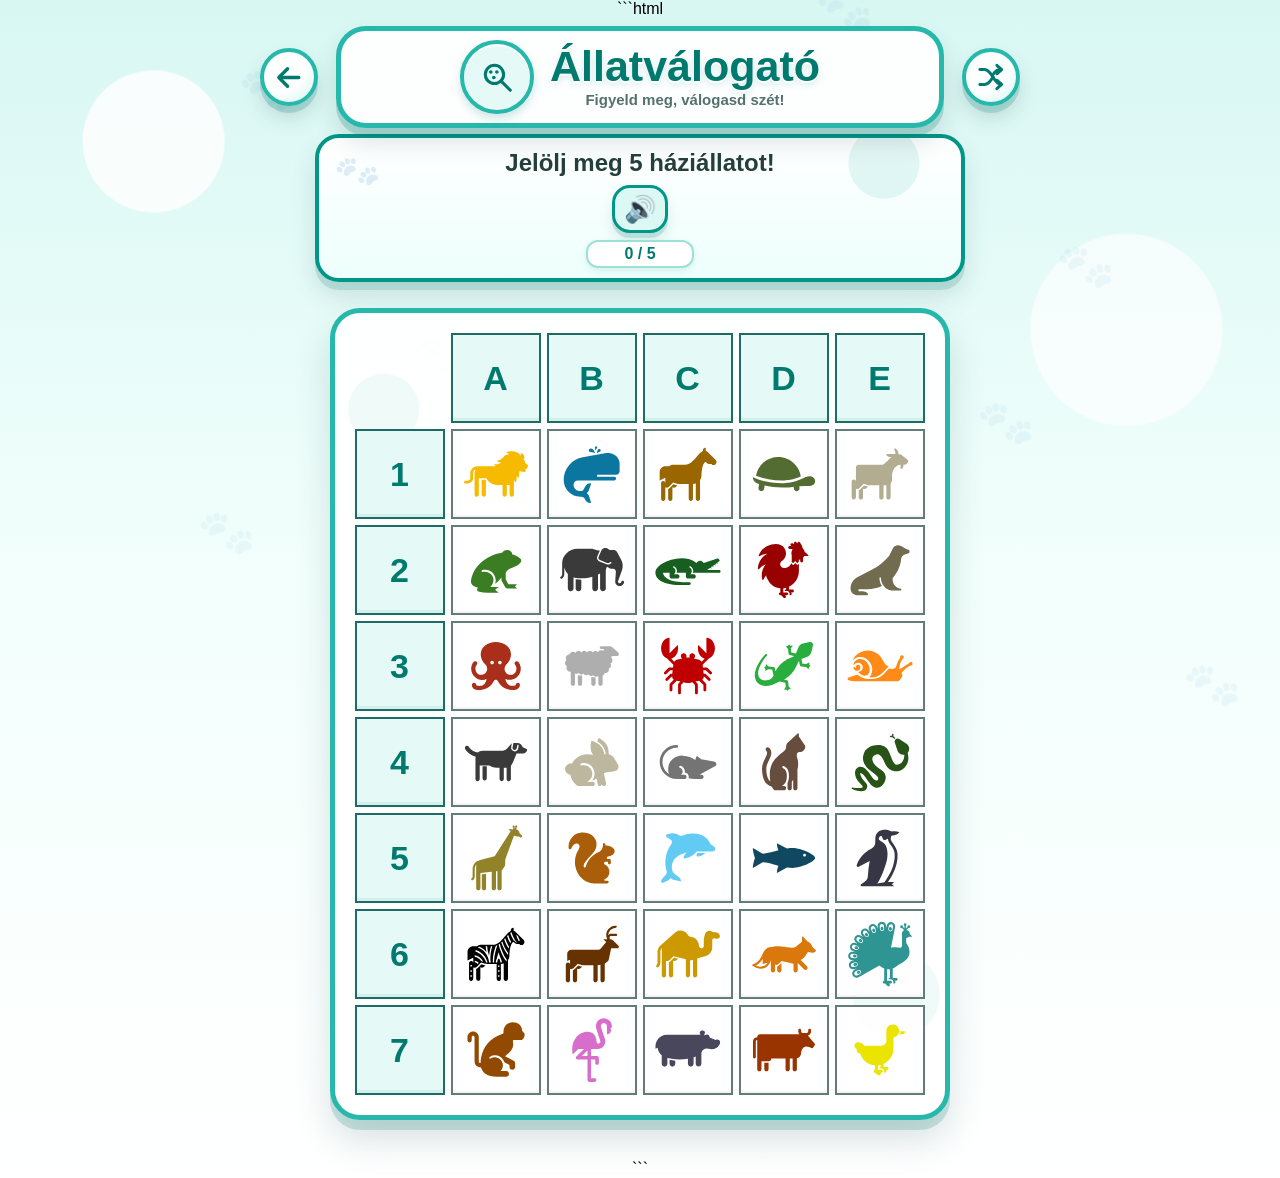
==== commit 0f871c1e: "Add files via upload" ====
--- a/allatvalogato.html
+++ b/allatvalogato.html
@@ -57,9 +57,9 @@
   <div id="board"></div>
 </div>
 
-<script src="icons.js"></script>
-<script src="common.js"></script>
-<script src="allatvalogato.js"></script>
+<script src="icons.js?v=4"></script>
+<script src="common.js?v=4"></script>
+<script src="allatvalogato.js?v=4"></script>
 
 </body>
 </html>
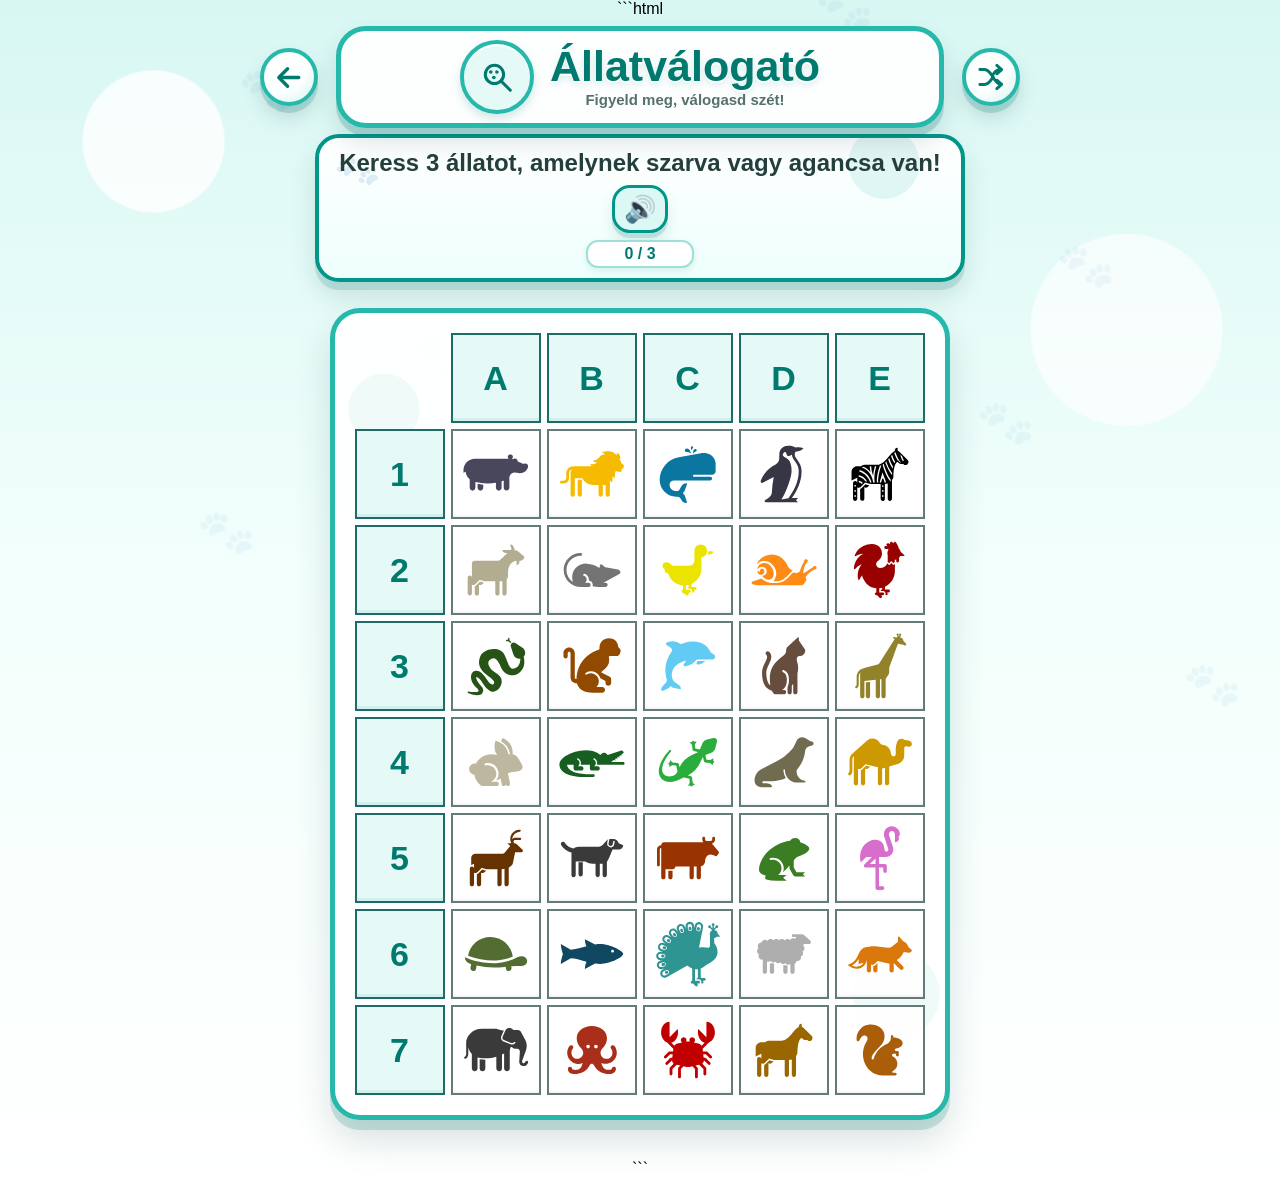
==== commit ebc1d614: "Add files via upload" ====
--- a/allatvalogato.html
+++ b/allatvalogato.html
@@ -59,7 +59,7 @@
 
 <script src="icons.js?v=4"></script>
 <script src="common.js?v=4"></script>
-<script src="allatvalogato.js?v=4"></script>
+<script src="allatvalogato.js?v=5"></script>
 
 </body>
 </html>
